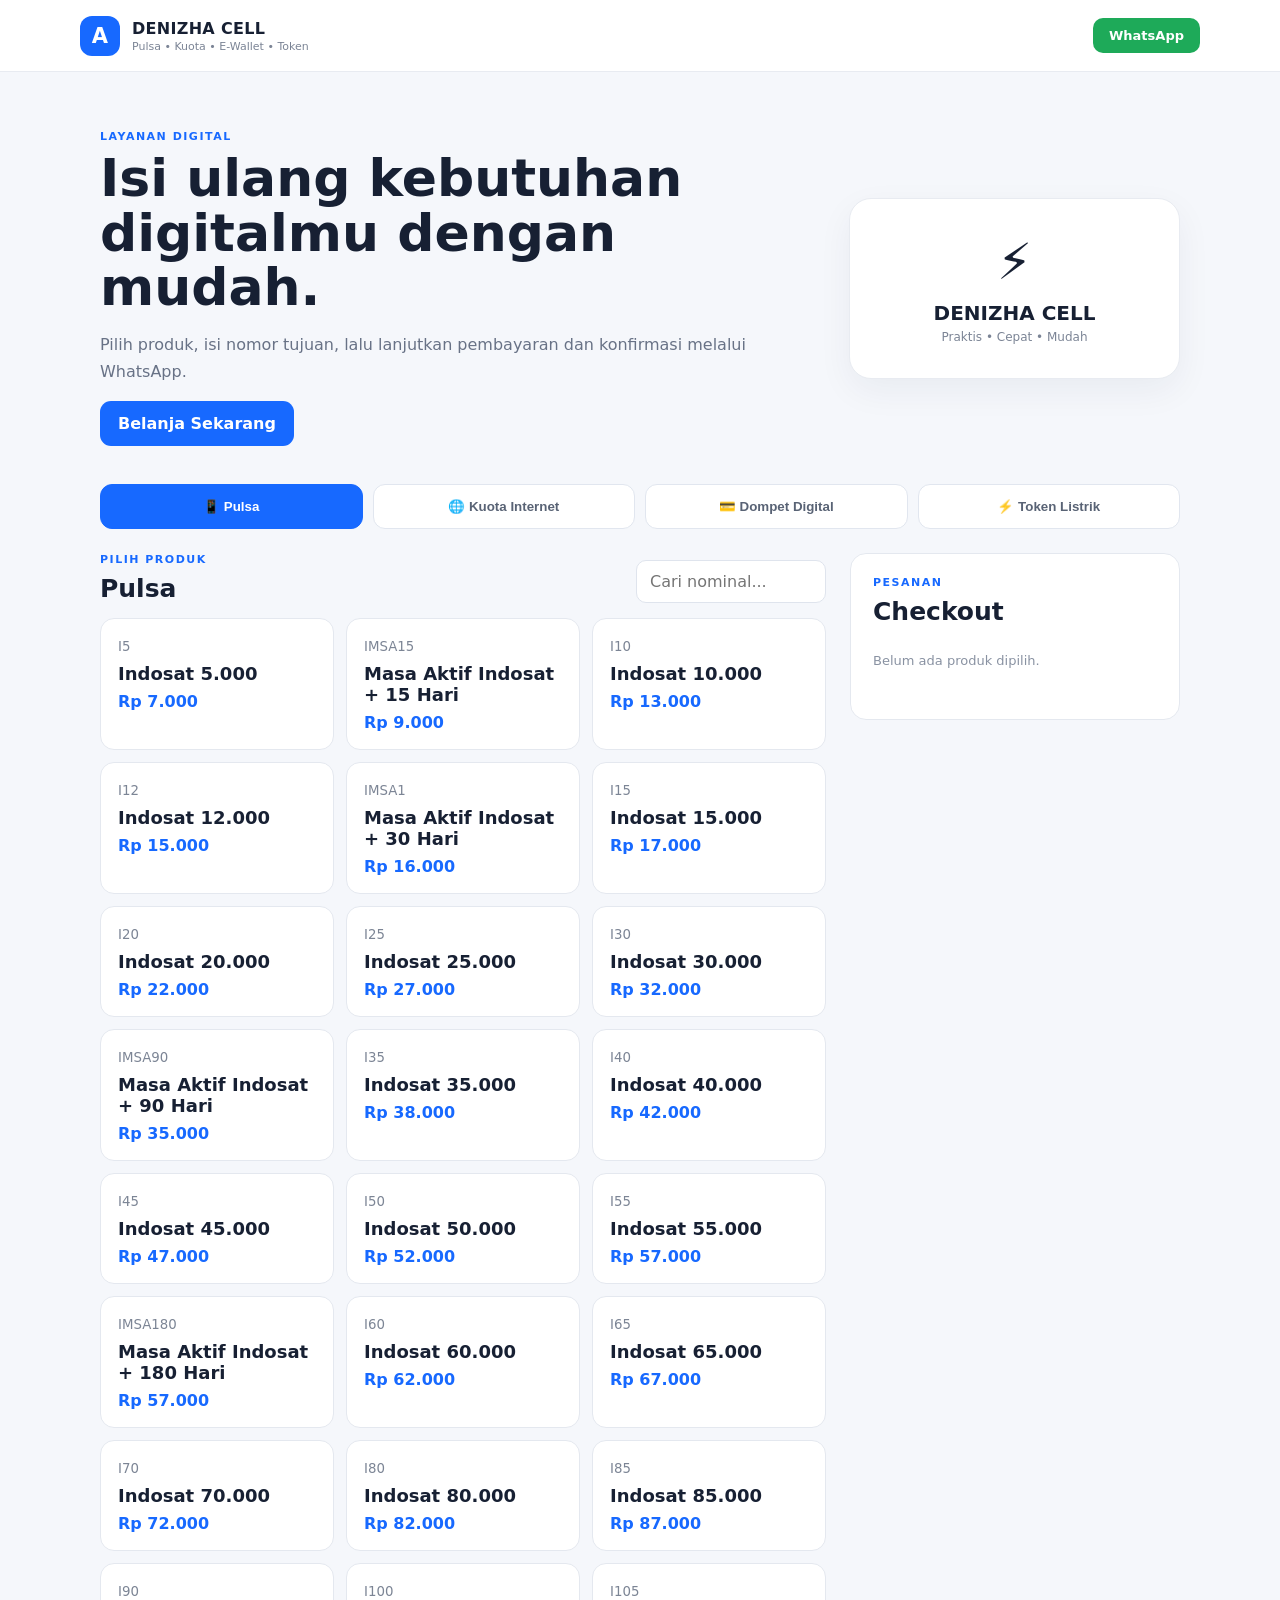
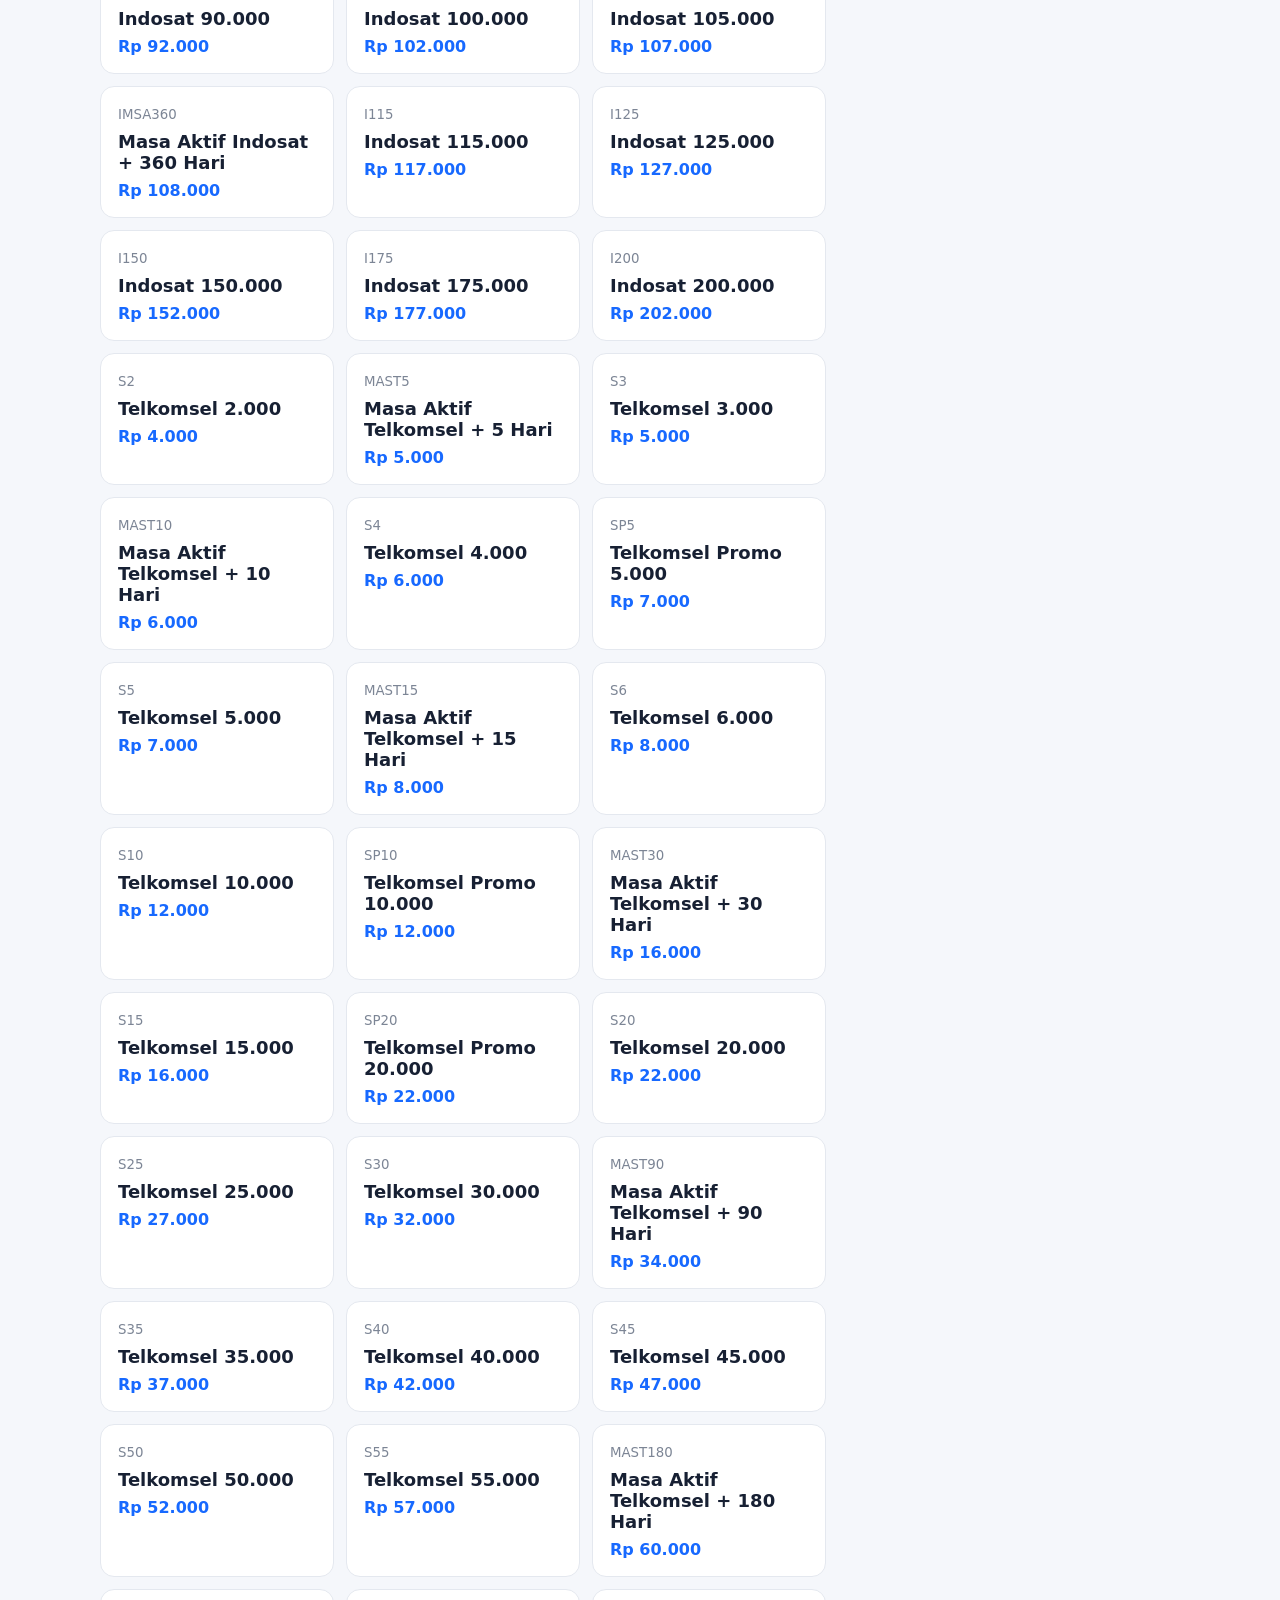
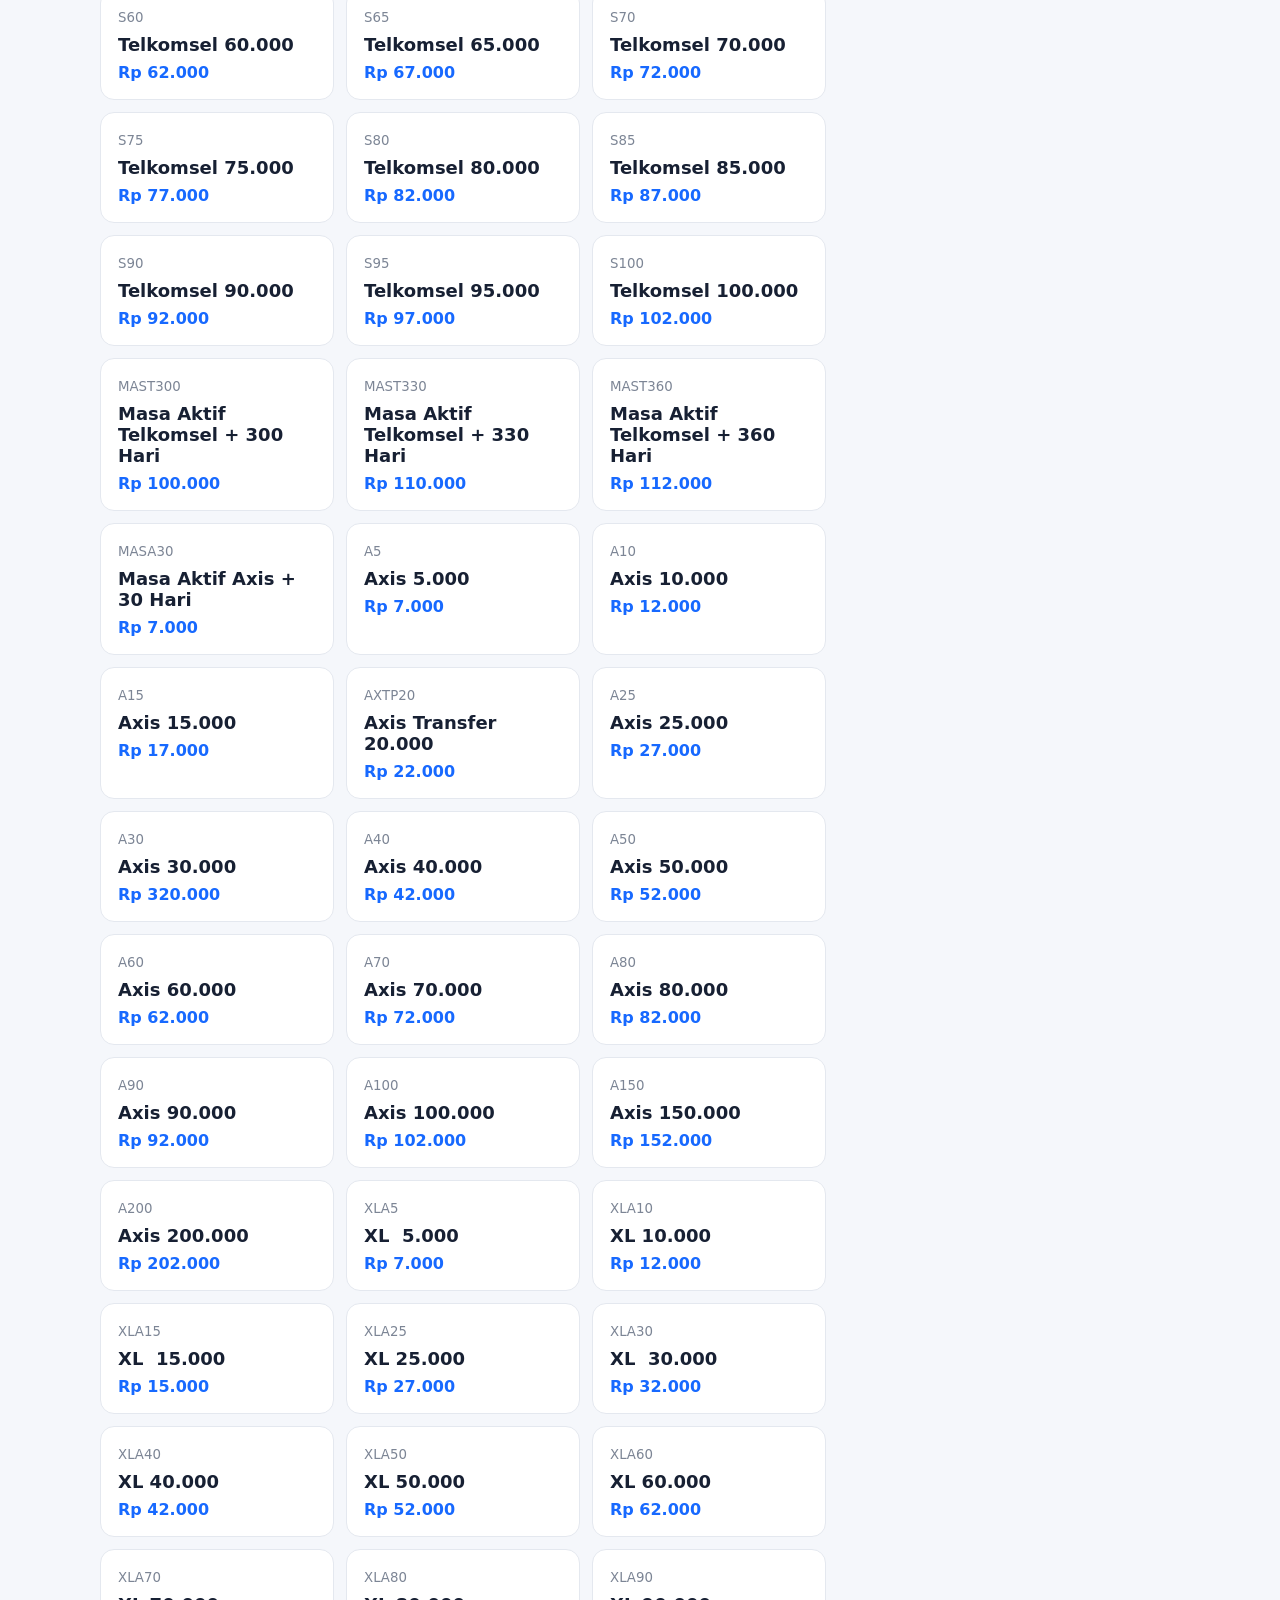
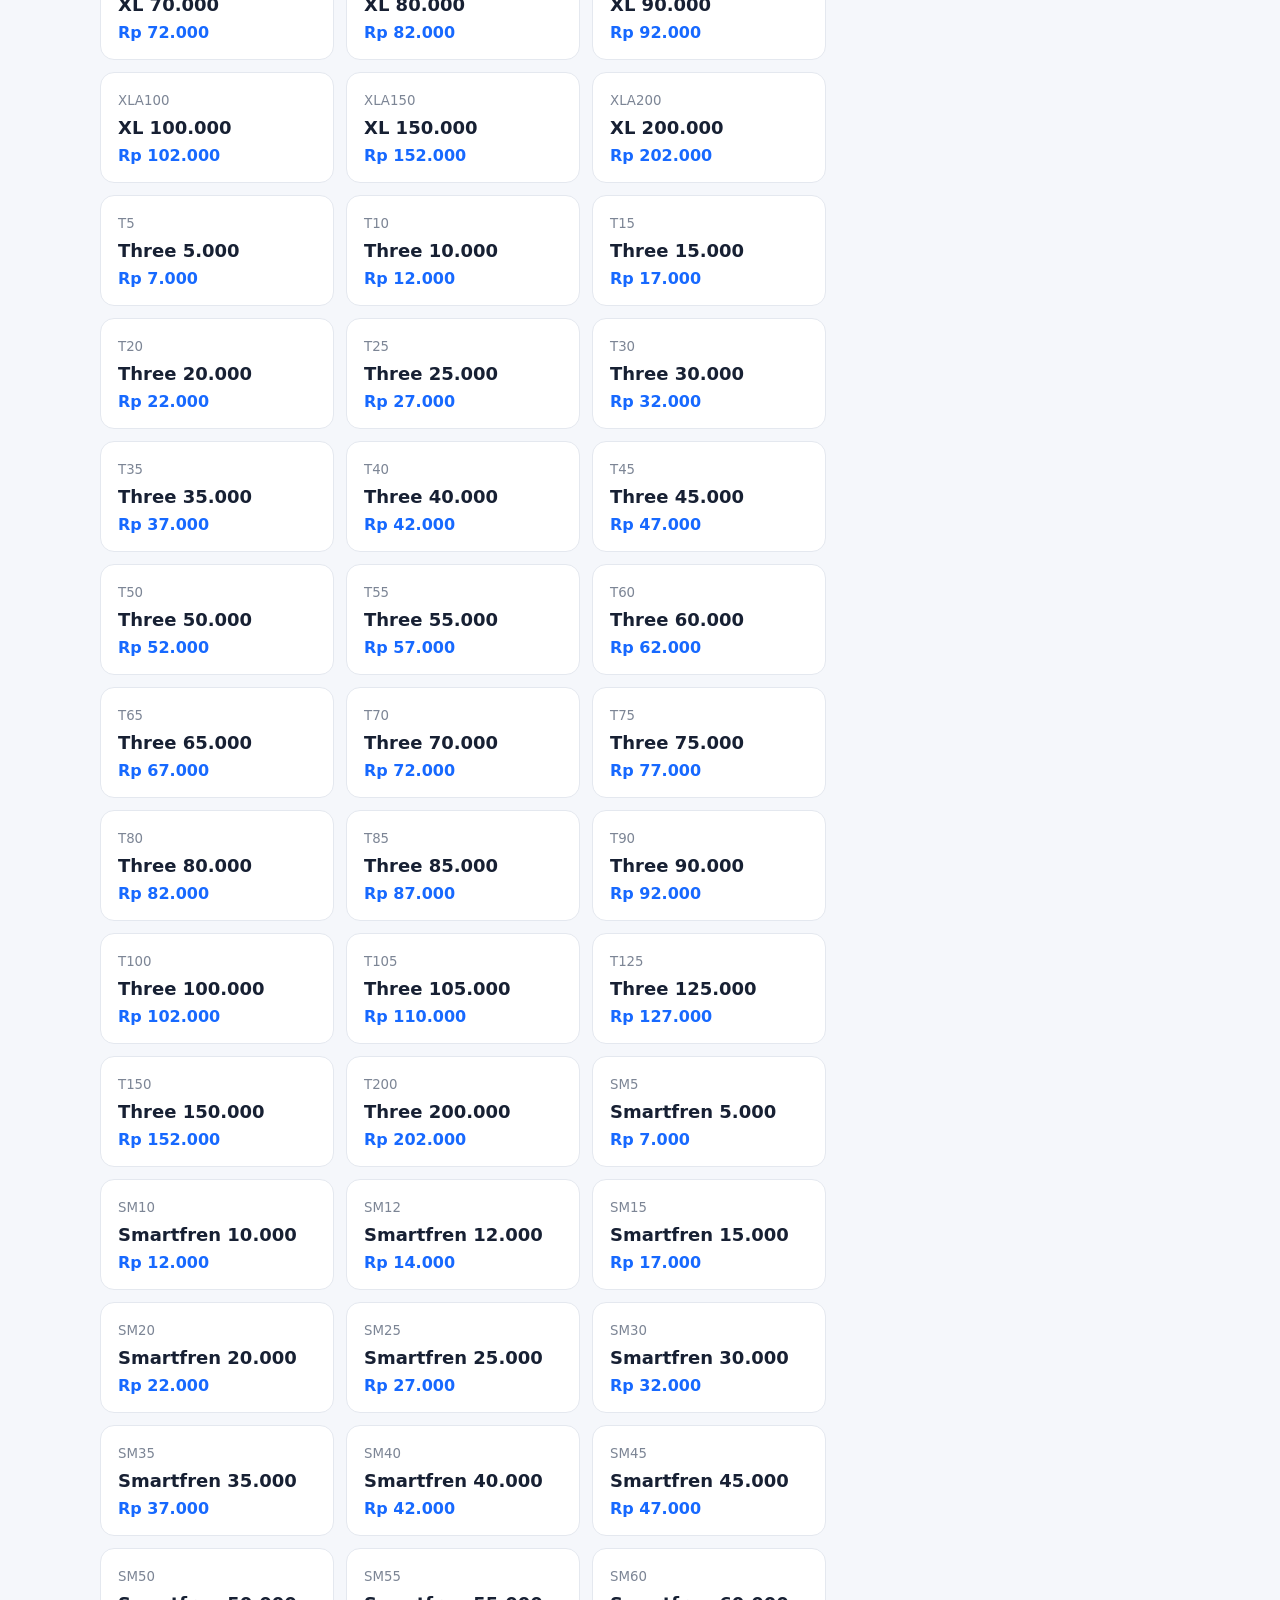
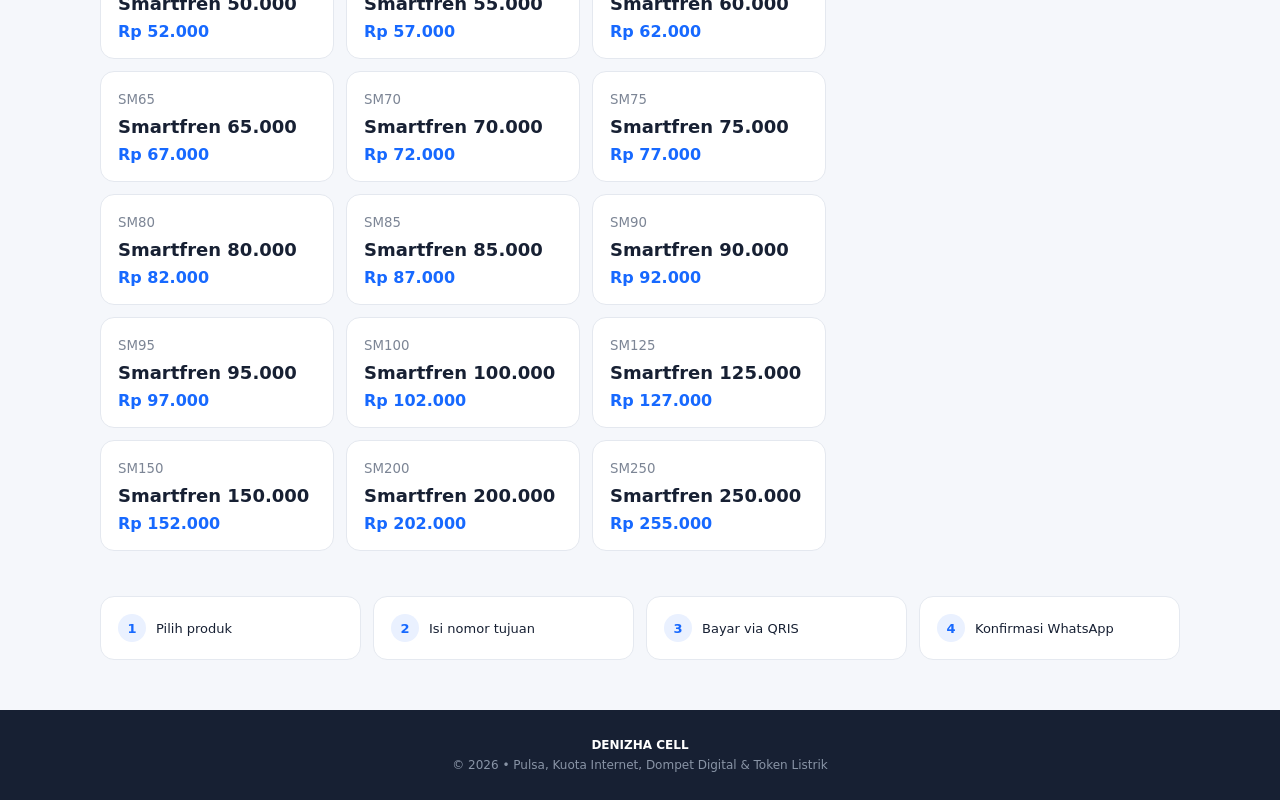
==== index.html @ 849deebc "Add files via upload" ====
<!DOCTYPE html>
<html lang="id">
<head>
  <meta charset="UTF-8">
  <meta name="viewport" content="width=device-width, initial-scale=1.0">
  <title>DENIZHA CELL - Pulsa, Kuota, E-Wallet & Token</title>
  <meta name="description" content="DENIZHA CELL - layanan pulsa, kuota internet, dompet digital dan token listrik.">
  <link rel="stylesheet" href="style.css">
</head>
<body>
  <header class="topbar">
    <div class="brand">
      <div class="logo">A</div>
      <div>
        <strong>DENIZHA CELL</strong>
        <span>Pulsa • Kuota • E-Wallet • Token</span>
      </div>
    </div>
    <a class="wa-top" id="waTop" href="#" target="_blank">WhatsApp</a>
  </header>

  <main>
    <section class="hero">
      <div>
        <p class="eyebrow">LAYANAN DIGITAL</p>
        <h1>Isi ulang kebutuhan digitalmu dengan mudah.</h1>
        <p class="hero-text">Pilih produk, isi nomor tujuan, lalu lanjutkan pembayaran dan konfirmasi melalui WhatsApp.</p>
        <a href="#produk" class="primary-btn">Belanja Sekarang</a>
      </div>
      <div class="hero-card">
        <div class="hero-icon">⚡</div>
        <b>DENIZHA CELL</b>
        <span>Praktis • Cepat • Mudah</span>
      </div>
    </section>

    <section class="categories" id="produk">
      <button class="cat active" data-category="pulsa">📱 Pulsa</button>
      <button class="cat" data-category="kuota">🌐 Kuota Internet</button>
      <button class="cat" data-category="ewallet">💳 Dompet Digital</button>
      <button class="cat" data-category="token">⚡ Token Listrik</button>
    </section>

    <section class="shop-grid">
      <div class="products-wrap">
        <div class="section-head">
          <div>
            <p class="eyebrow">PILIH PRODUK</p>
            <h2 id="categoryTitle">Pulsa</h2>
          </div>
          <input id="search" class="search" type="search" placeholder="Cari nominal...">
        </div>
        <div id="products" class="products"></div>
      </div>

      <aside class="order-card">
        <p class="eyebrow">PESANAN</p>
        <h2>Checkout</h2>
        <div id="emptyOrder" class="empty">Belum ada produk dipilih.</div>
        <div id="orderForm" class="hidden">
          <div class="selected-product">
            <span id="selectedName"></span>
            <b id="selectedPrice"></b>
          </div>
          <label>Nomor tujuan</label>
          <input id="targetNumber" type="tel" placeholder="Contoh: 081234567890">
          <label>Nama pembeli (opsional)</label>
          <input id="buyerName" type="text" placeholder="Nama kamu">
          <button id="checkoutBtn" class="primary-btn full">Lanjut Pembayaran</button>
          <button id="cancelBtn" class="text-btn">Batalkan</button>
        </div>
      </aside>
    </section>

    <section class="steps">
      <div><b>1</b><span>Pilih produk</span></div>
      <div><b>2</b><span>Isi nomor tujuan</span></div>
      <div><b>3</b><span>Bayar via QRIS</span></div>
      <div><b>4</b><span>Konfirmasi WhatsApp</span></div>
    </section>
  </main>

  <footer>
    <strong>DENIZHA CELL</strong>
    <span>© 2026 • Pulsa, Kuota Internet, Dompet Digital & Token Listrik</span>
  </footer>

  <script src="app.js"></script>
</body>
</html>
---- style.css ----
*{box-sizing:border-box}body{margin:0;font-family:Inter,system-ui,-apple-system,BlinkMacSystemFont,"Segoe UI",sans-serif;background:#f5f7fb;color:#172033}a{text-decoration:none;color:inherit}.topbar{height:72px;background:#fff;border-bottom:1px solid #e8ebf1;display:flex;align-items:center;justify-content:space-between;padding:0 max(20px,calc((100% - 1120px)/2));position:sticky;top:0;z-index:10}.brand{display:flex;align-items:center;gap:12px}.brand strong{display:block;font-size:16px;letter-spacing:.3px}.brand span{display:block;font-size:11px;color:#7b8495;margin-top:2px}.logo{width:40px;height:40px;border-radius:12px;background:#1769ff;color:white;display:grid;place-items:center;font-weight:800;font-size:21px}.wa-top{background:#1eaa59;color:#fff;padding:10px 16px;border-radius:10px;font-weight:700;font-size:13px}.hero{max-width:1120px;margin:0 auto;padding:58px 20px 38px;display:grid;grid-template-columns:1.5fr .7fr;gap:40px;align-items:center}.eyebrow{font-size:11px;letter-spacing:1.5px;color:#1769ff;font-weight:800;margin:0 0 8px}h1{font-size:clamp(32px,5vw,52px);line-height:1.05;margin:0 0 16px;max-width:700px}h2{margin:0;font-size:25px}.hero-text{color:#687286;max-width:650px;line-height:1.7}.primary-btn{display:inline-flex;justify-content:center;align-items:center;background:#1769ff;color:#fff;border:0;border-radius:11px;padding:13px 18px;font-weight:800;cursor:pointer}.hero-card{background:#fff;border:1px solid #e8ebf1;border-radius:22px;padding:34px;box-shadow:0 12px 35px #1b29400e;text-align:center}.hero-icon{font-size:50px;margin-bottom:10px}.hero-card b{display:block;font-size:20px}.hero-card span{display:block;color:#7b8495;font-size:12px;margin-top:5px}.categories{max-width:1120px;margin:0 auto 24px;padding:0 20px;display:grid;grid-template-columns:repeat(4,1fr);gap:10px}.cat{background:#fff;border:1px solid #e1e6ef;border-radius:12px;padding:14px 10px;font-weight:800;color:#596375;cursor:pointer}.cat.active{background:#1769ff;color:#fff;border-color:#1769ff}.shop-grid{max-width:1120px;margin:0 auto;padding:0 20px 45px;display:grid;grid-template-columns:1fr 330px;gap:24px}.section-head{display:flex;align-items:end;justify-content:space-between;margin-bottom:15px;gap:15px}.search{border:1px solid #dfe4ed;background:#fff;border-radius:10px;padding:11px 13px;outline:none;width:190px}.products{display:grid;grid-template-columns:repeat(3,1fr);gap:12px}.product{background:#fff;border:1px solid #e4e8ef;border-radius:14px;padding:17px;cursor:pointer;transition:.15s}.product:hover{transform:translateY(-2px);box-shadow:0 8px 24px #1b29400c}.product small{color:#7c8595}.product strong{display:block;font-size:18px;margin:8px 0}.product .price{color:#1769ff;font-weight:900}.order-card{background:#fff;border:1px solid #e4e8ef;border-radius:16px;padding:22px;height:max-content;position:sticky;top:94px}.empty{color:#8992a2;font-size:13px;line-height:1.6;padding:25px 0}.hidden{display:none}.selected-product{background:#f3f6fc;padding:13px;border-radius:10px;margin:14px 0;display:flex;justify-content:space-between;gap:10px;font-size:13px}.selected-product b{color:#1769ff;white-space:nowrap}label{display:block;font-size:12px;font-weight:700;margin:13px 0 6px}input{width:100%;border:1px solid #dce2eb;border-radius:10px;padding:12px;outline:none;font:inherit}.full{width:100%;margin-top:18px}.text-btn{border:0;background:none;color:#7b8495;cursor:pointer;width:100%;padding:11px}.steps{max-width:1120px;margin:0 auto 50px;padding:0 20px;display:grid;grid-template-columns:repeat(4,1fr);gap:12px}.steps div{background:#fff;border:1px solid #e5e9f0;border-radius:14px;padding:17px;display:flex;align-items:center;gap:10px;font-size:13px}.steps b{width:28px;height:28px;border-radius:50%;background:#eaf1ff;color:#1769ff;display:grid;place-items:center}footer{background:#172033;color:#dce3ef;padding:28px 20px;text-align:center;font-size:12px}footer strong{display:block;margin-bottom:6px;color:#fff}footer span{color:#8994a6}@media(max-width:800px){.hero{grid-template-columns:1fr;padding-top:38px}.hero-card{display:none}.categories{grid-template-columns:repeat(2,1fr)}.shop-grid{grid-template-columns:1fr}.order-card{position:static}.products{grid-template-columns:repeat(2,1fr)}.steps{grid-template-columns:repeat(2,1fr)}}@media(max-width:480px){.topbar{padding:0 14px}.wa-top{padding:9px 11px}.hero,.categories,.shop-grid,.steps{padding-left:14px;padding-right:14px}.products{grid-template-columns:1fr}.section-head{align-items:stretch;flex-direction:column}.search{width:100%}}
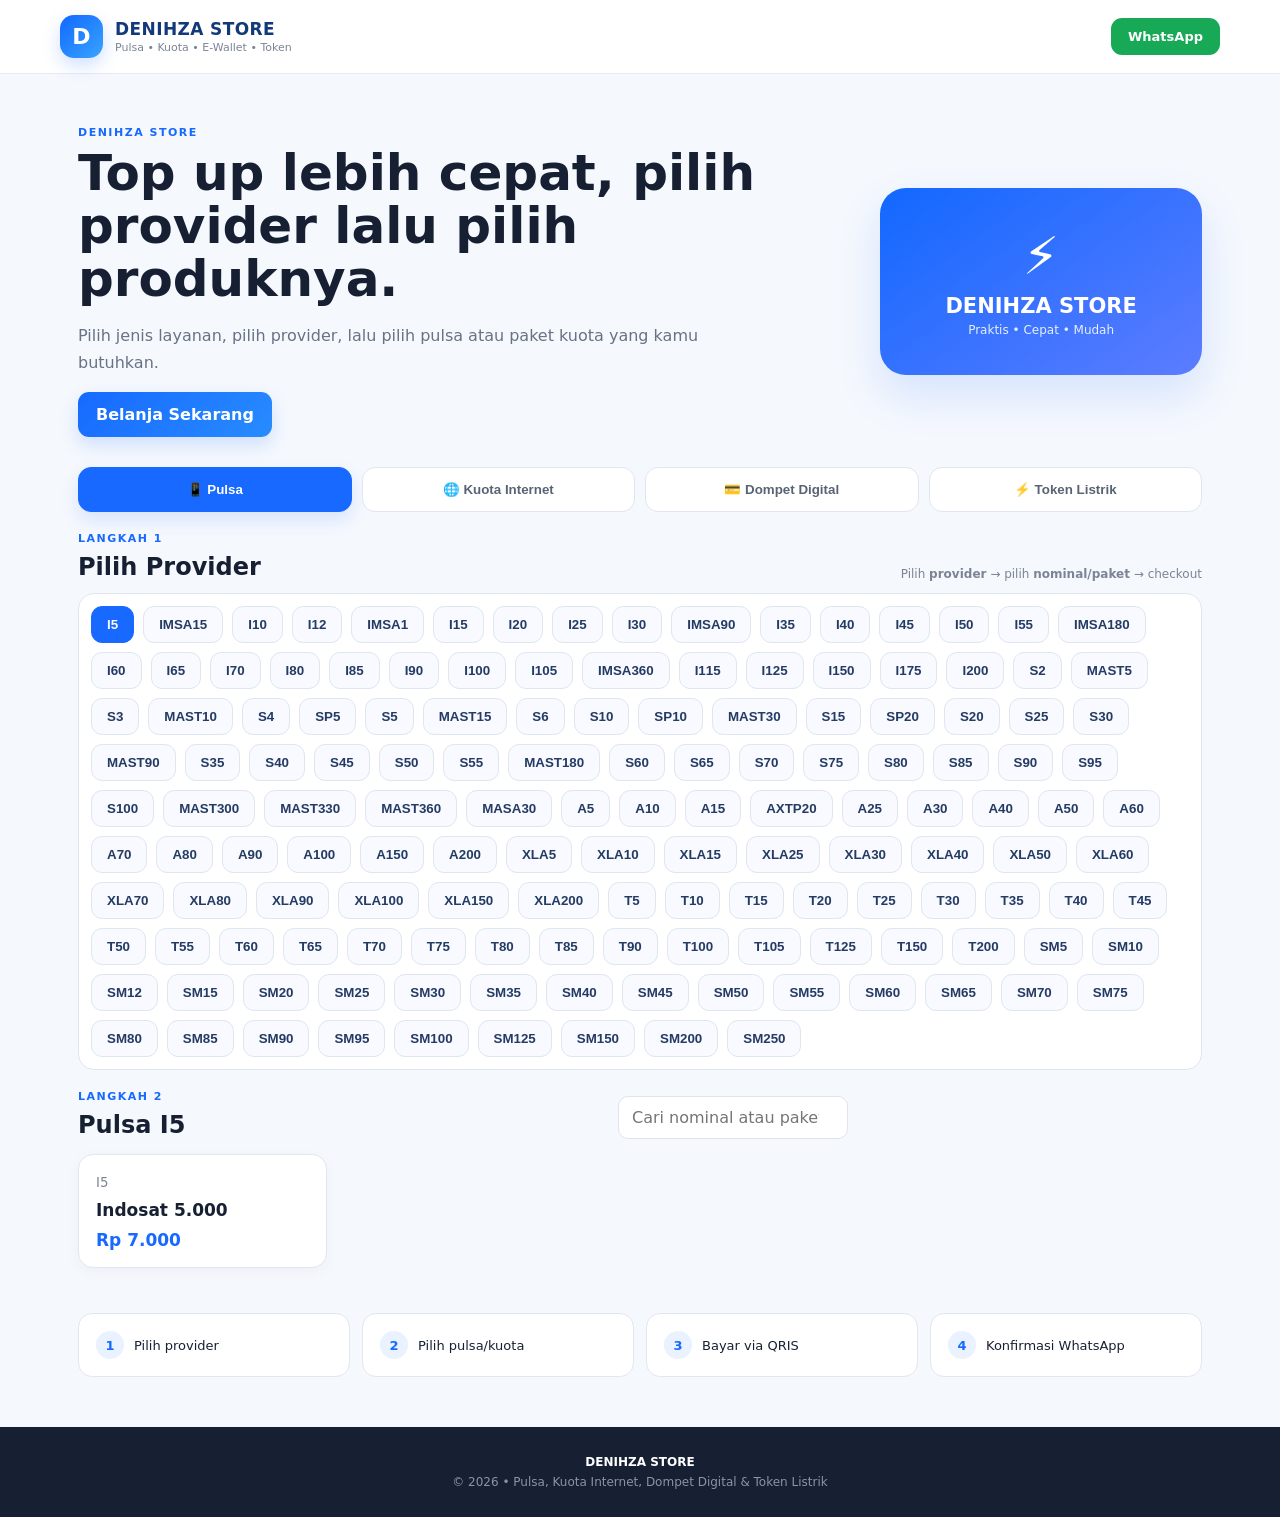
==== commit c8599dc1: "Add files via upload" ====
--- a/index.html
+++ b/index.html
@@ -3,18 +3,15 @@
 <head>
   <meta charset="UTF-8">
   <meta name="viewport" content="width=device-width, initial-scale=1.0">
-  <title>DENIZHA CELL - Pulsa, Kuota, E-Wallet & Token</title>
-  <meta name="description" content="DENIZHA CELL - layanan pulsa, kuota internet, dompet digital dan token listrik.">
+  <title>DENIHZA STORE - Pulsa, Kuota, E-Wallet & Token</title>
+  <meta name="description" content="DENIHZA STORE - pulsa, kuota internet, dompet digital dan token listrik.">
   <link rel="stylesheet" href="style.css">
 </head>
 <body>
   <header class="topbar">
     <div class="brand">
-      <div class="logo">A</div>
-      <div>
-        <strong>DENIZHA CELL</strong>
-        <span>Pulsa • Kuota • E-Wallet • Token</span>
-      </div>
+      <div class="logo">D</div>
+      <div><strong>DENIHZA STORE</strong><span>Pulsa • Kuota • E-Wallet • Token</span></div>
     </div>
     <a class="wa-top" id="waTop" href="#" target="_blank">WhatsApp</a>
   </header>
@@ -22,16 +19,12 @@
   <main>
     <section class="hero">
       <div>
-        <p class="eyebrow">LAYANAN DIGITAL</p>
-        <h1>Isi ulang kebutuhan digitalmu dengan mudah.</h1>
-        <p class="hero-text">Pilih produk, isi nomor tujuan, lalu lanjutkan pembayaran dan konfirmasi melalui WhatsApp.</p>
+        <p class="eyebrow">DENIHZA STORE</p>
+        <h1>Top up lebih cepat, pilih provider lalu pilih produknya.</h1>
+        <p class="hero-text">Pilih jenis layanan, pilih provider, lalu pilih pulsa atau paket kuota yang kamu butuhkan.</p>
         <a href="#produk" class="primary-btn">Belanja Sekarang</a>
       </div>
-      <div class="hero-card">
-        <div class="hero-icon">⚡</div>
-        <b>DENIZHA CELL</b>
-        <span>Praktis • Cepat • Mudah</span>
-      </div>
+      <div class="hero-card"><div class="hero-logo">⚡</div><b>DENIHZA STORE</b><span>Praktis • Cepat • Mudah</span></div>
     </section>
 
     <section class="categories" id="produk">
@@ -41,50 +34,39 @@
       <button class="cat" data-category="token">⚡ Token Listrik</button>
     </section>
 
+    <section id="mobileShop" class="provider-section">
+      <div class="provider-title">
+        <div><p class="eyebrow">LANGKAH 1</p><h2 id="serviceTitle">Pilih Provider</h2></div>
+        <div class="mini-note">Pilih <b>provider</b> → pilih <b>nominal/paket</b> → checkout</div>
+      </div>
+      <div id="providerButtons" class="provider-buttons"></div>
+    </section>
+
     <section class="shop-grid">
       <div class="products-wrap">
         <div class="section-head">
-          <div>
-            <p class="eyebrow">PILIH PRODUK</p>
-            <h2 id="categoryTitle">Pulsa</h2>
-          </div>
-          <input id="search" class="search" type="search" placeholder="Cari nominal...">
+          <div><p class="eyebrow">LANGKAH 2</p><h2 id="categoryTitle">Pulsa Telkomsel</h2></div>
+          <input id="search" class="search" type="search" placeholder="Cari nominal atau paket...">
         </div>
         <div id="products" class="products"></div>
       </div>
 
       <aside class="order-card">
-        <p class="eyebrow">PESANAN</p>
-        <h2>Checkout</h2>
+        <p class="eyebrow">LANGKAH 3</p><h2>Checkout</h2>
         <div id="emptyOrder" class="empty">Belum ada produk dipilih.</div>
         <div id="orderForm" class="hidden">
-          <div class="selected-product">
-            <span id="selectedName"></span>
-            <b id="selectedPrice"></b>
-          </div>
-          <label>Nomor tujuan</label>
-          <input id="targetNumber" type="tel" placeholder="Contoh: 081234567890">
-          <label>Nama pembeli (opsional)</label>
-          <input id="buyerName" type="text" placeholder="Nama kamu">
+          <div class="selected-product"><span id="selectedName"></span><b id="selectedPrice"></b></div>
+          <label>Nomor tujuan</label><input id="targetNumber" type="tel" placeholder="Contoh: 081234567890">
+          <label>Nama pembeli (opsional)</label><input id="buyerName" type="text" placeholder="Nama kamu">
           <button id="checkoutBtn" class="primary-btn full">Lanjut Pembayaran</button>
           <button id="cancelBtn" class="text-btn">Batalkan</button>
         </div>
       </aside>
     </section>
 
-    <section class="steps">
-      <div><b>1</b><span>Pilih produk</span></div>
-      <div><b>2</b><span>Isi nomor tujuan</span></div>
-      <div><b>3</b><span>Bayar via QRIS</span></div>
-      <div><b>4</b><span>Konfirmasi WhatsApp</span></div>
-    </section>
+    <section class="steps"><div><b>1</b><span>Pilih provider</span></div><div><b>2</b><span>Pilih pulsa/kuota</span></div><div><b>3</b><span>Bayar via QRIS</span></div><div><b>4</b><span>Konfirmasi WhatsApp</span></div></section>
   </main>
-
-  <footer>
-    <strong>DENIZHA CELL</strong>
-    <span>© 2026 • Pulsa, Kuota Internet, Dompet Digital & Token Listrik</span>
-  </footer>
-
+  <footer><strong>DENIHZA STORE</strong><span>© 2026 • Pulsa, Kuota Internet, Dompet Digital & Token Listrik</span></footer>
   <script src="app.js"></script>
 </body>
 </html>
--- a/style.css
+++ b/style.css
@@ -1 +1 @@
-*{box-sizing:border-box}body{margin:0;font-family:Inter,system-ui,-apple-system,BlinkMacSystemFont,"Segoe UI",sans-serif;background:#f5f7fb;color:#172033}a{text-decoration:none;color:inherit}.topbar{height:72px;background:#fff;border-bottom:1px solid #e8ebf1;display:flex;align-items:center;justify-content:space-between;padding:0 max(20px,calc((100% - 1120px)/2));position:sticky;top:0;z-index:10}.brand{display:flex;align-items:center;gap:12px}.brand strong{display:block;font-size:16px;letter-spacing:.3px}.brand span{display:block;font-size:11px;color:#7b8495;margin-top:2px}.logo{width:40px;height:40px;border-radius:12px;background:#1769ff;color:white;display:grid;place-items:center;font-weight:800;font-size:21px}.wa-top{background:#1eaa59;color:#fff;padding:10px 16px;border-radius:10px;font-weight:700;font-size:13px}.hero{max-width:1120px;margin:0 auto;padding:58px 20px 38px;display:grid;grid-template-columns:1.5fr .7fr;gap:40px;align-items:center}.eyebrow{font-size:11px;letter-spacing:1.5px;color:#1769ff;font-weight:800;margin:0 0 8px}h1{font-size:clamp(32px,5vw,52px);line-height:1.05;margin:0 0 16px;max-width:700px}h2{margin:0;font-size:25px}.hero-text{color:#687286;max-width:650px;line-height:1.7}.primary-btn{display:inline-flex;justify-content:center;align-items:center;background:#1769ff;color:#fff;border:0;border-radius:11px;padding:13px 18px;font-weight:800;cursor:pointer}.hero-card{background:#fff;border:1px solid #e8ebf1;border-radius:22px;padding:34px;box-shadow:0 12px 35px #1b29400e;text-align:center}.hero-icon{font-size:50px;margin-bottom:10px}.hero-card b{display:block;font-size:20px}.hero-card span{display:block;color:#7b8495;font-size:12px;margin-top:5px}.categories{max-width:1120px;margin:0 auto 24px;padding:0 20px;display:grid;grid-template-columns:repeat(4,1fr);gap:10px}.cat{background:#fff;border:1px solid #e1e6ef;border-radius:12px;padding:14px 10px;font-weight:800;color:#596375;cursor:pointer}.cat.active{background:#1769ff;color:#fff;border-color:#1769ff}.shop-grid{max-width:1120px;margin:0 auto;padding:0 20px 45px;display:grid;grid-template-columns:1fr 330px;gap:24px}.section-head{display:flex;align-items:end;justify-content:space-between;margin-bottom:15px;gap:15px}.search{border:1px solid #dfe4ed;background:#fff;border-radius:10px;padding:11px 13px;outline:none;width:190px}.products{display:grid;grid-template-columns:repeat(3,1fr);gap:12px}.product{background:#fff;border:1px solid #e4e8ef;border-radius:14px;padding:17px;cursor:pointer;transition:.15s}.product:hover{transform:translateY(-2px);box-shadow:0 8px 24px #1b29400c}.product small{color:#7c8595}.product strong{display:block;font-size:18px;margin:8px 0}.product .price{color:#1769ff;font-weight:900}.order-card{background:#fff;border:1px solid #e4e8ef;border-radius:16px;padding:22px;height:max-content;position:sticky;top:94px}.empty{color:#8992a2;font-size:13px;line-height:1.6;padding:25px 0}.hidden{display:none}.selected-product{background:#f3f6fc;padding:13px;border-radius:10px;margin:14px 0;display:flex;justify-content:space-between;gap:10px;font-size:13px}.selected-product b{color:#1769ff;white-space:nowrap}label{display:block;font-size:12px;font-weight:700;margin:13px 0 6px}input{width:100%;border:1px solid #dce2eb;border-radius:10px;padding:12px;outline:none;font:inherit}.full{width:100%;margin-top:18px}.text-btn{border:0;background:none;color:#7b8495;cursor:pointer;width:100%;padding:11px}.steps{max-width:1120px;margin:0 auto 50px;padding:0 20px;display:grid;grid-template-columns:repeat(4,1fr);gap:12px}.steps div{background:#fff;border:1px solid #e5e9f0;border-radius:14px;padding:17px;display:flex;align-items:center;gap:10px;font-size:13px}.steps b{width:28px;height:28px;border-radius:50%;background:#eaf1ff;color:#1769ff;display:grid;place-items:center}footer{background:#172033;color:#dce3ef;padding:28px 20px;text-align:center;font-size:12px}footer strong{display:block;margin-bottom:6px;color:#fff}footer span{color:#8994a6}@media(max-width:800px){.hero{grid-template-columns:1fr;padding-top:38px}.hero-card{display:none}.categories{grid-template-columns:repeat(2,1fr)}.shop-grid{grid-template-columns:1fr}.order-card{position:static}.products{grid-template-columns:repeat(2,1fr)}.steps{grid-template-columns:repeat(2,1fr)}}@media(max-width:480px){.topbar{padding:0 14px}.wa-top{padding:9px 11px}.hero,.categories,.shop-grid,.steps{padding-left:14px;padding-right:14px}.products{grid-template-columns:1fr}.section-head{align-items:stretch;flex-direction:column}.search{width:100%}}+*{box-sizing:border-box}body{margin:0;font-family:Inter,system-ui,-apple-system,BlinkMacSystemFont,"Segoe UI",sans-serif;background:#f5f8fd;color:#172033}a{text-decoration:none;color:inherit}.topbar{height:74px;background:#fff;border-bottom:1px solid #e6ebf3;display:flex;align-items:center;justify-content:space-between;padding:0 max(18px,calc((100% - 1160px)/2));position:sticky;top:0;z-index:10}.brand{display:flex;align-items:center;gap:12px}.brand strong{display:block;font-size:17px;letter-spacing:.4px;color:#123a7a}.brand span{display:block;font-size:11px;color:#7b8495;margin-top:2px}.logo{width:43px;height:43px;border-radius:14px;background:linear-gradient(135deg,#1268ff,#38a4ff);color:#fff;display:grid;place-items:center;font-weight:900;font-size:22px;box-shadow:0 7px 18px #1769ff35}.wa-top{background:#18a957;color:#fff;padding:11px 17px;border-radius:11px;font-weight:800;font-size:13px}.hero{max-width:1160px;margin:0 auto;padding:52px 18px 30px;display:grid;grid-template-columns:1.55fr .65fr;gap:35px;align-items:center}.eyebrow{font-size:11px;letter-spacing:1.5px;color:#1769ff;font-weight:900;margin:0 0 8px}h1{font-size:clamp(31px,4.6vw,50px);line-height:1.06;margin:0 0 15px;max-width:720px}h2{margin:0;font-size:24px}.hero-text{color:#687286;max-width:680px;line-height:1.7}.primary-btn{display:inline-flex;justify-content:center;align-items:center;background:linear-gradient(135deg,#1769ff,#278cff);color:#fff;border:0;border-radius:11px;padding:13px 18px;font-weight:850;cursor:pointer;box-shadow:0 8px 18px #1769ff2b}.hero-card{background:linear-gradient(145deg,#1268ff,#5c7cff);color:#fff;border-radius:26px;padding:38px 25px;text-align:center;box-shadow:0 20px 45px #1769ff24}.hero-logo{font-size:52px;margin-bottom:8px}.hero-card b{display:block;font-size:21px}.hero-card span{display:block;color:#e6efff;font-size:12px;margin-top:5px}.categories{max-width:1160px;margin:0 auto 20px;padding:0 18px;display:grid;grid-template-columns:repeat(4,1fr);gap:10px}.cat{background:#fff;border:1px solid #dfe6f1;border-radius:13px;padding:14px 10px;font-weight:850;color:#596375;cursor:pointer}.cat.active{background:#1769ff;color:#fff;border-color:#1769ff;box-shadow:0 8px 18px #1769ff22}.provider-section{max-width:1160px;margin:0 auto 20px;padding:0 18px}.provider-title{display:flex;align-items:end;justify-content:space-between;gap:15px;margin-bottom:12px}.mini-note{font-size:12px;color:#7b8495}.provider-buttons{display:flex;flex-wrap:wrap;gap:9px;background:#fff;border:1px solid #e0e6ef;border-radius:16px;padding:12px}.provider-btn{border:1px solid #dfe6f0;background:#f8faff;color:#243b63;border-radius:11px;padding:10px 15px;font-weight:850;cursor:pointer}.provider-btn.active{background:#1769ff;color:#fff;border-color:#1769ff}.shop-grid{max-width:1160px;margin:0 auto;padding:0 18px 45px;display:grid;grid-template-columns:1fr 330px;gap:24px}.section-head{display:flex;align-items:end;justify-content:space-between;margin-bottom:15px;gap:15px}.search{border:1px solid #dfe4ed;background:#fff;border-radius:10px;padding:11px 13px;outline:none;width:230px}.products{display:grid;grid-template-columns:repeat(3,1fr);gap:12px}.product{background:#fff;border:1px solid #e1e7f0;border-radius:15px;padding:17px;cursor:pointer;transition:.15s;box-shadow:0 4px 15px #1b294009}.product:hover{transform:translateY(-2px);box-shadow:0 10px 25px #1b294014;border-color:#b9d0ff}.product small{color:#7c8595}.product strong{display:block;font-size:17px;margin:8px 0;line-height:1.35}.product .price{color:#1769ff;font-weight:900;font-size:17px}.order-card{background:#fff;border:1px solid #e1e7f0;border-radius:17px;padding:22px;height:max-content;position:sticky;top:92px;box-shadow:0 8px 25px #1b29400b}.empty{color:#8992a2;font-size:13px;line-height:1.6;padding:25px 0}.hidden{display:none}.selected-product{background:#f1f6ff;padding:13px;border-radius:10px;margin:14px 0;display:flex;justify-content:space-between;gap:10px;font-size:13px}.selected-product b{color:#1769ff;white-space:nowrap}label{display:block;font-size:12px;font-weight:700;margin:13px 0 6px}input{width:100%;border:1px solid #dce2eb;border-radius:10px;padding:12px;outline:none;font:inherit}.full{width:100%;margin-top:18px}.text-btn{border:0;background:none;color:#7b8495;cursor:pointer;width:100%;padding:11px}.steps{max-width:1160px;margin:0 auto 50px;padding:0 18px;display:grid;grid-template-columns:repeat(4,1fr);gap:12px}.steps div{background:#fff;border:1px solid #e1e7f0;border-radius:14px;padding:17px;display:flex;align-items:center;gap:10px;font-size:13px}.steps b{width:28px;height:28px;border-radius:50%;background:#eaf1ff;color:#1769ff;display:grid;place-items:center;flex:none}footer{background:#172033;color:#dce3ef;padding:28px 20px;text-align:center;font-size:12px}footer strong{display:block;margin-bottom:6px;color:#fff}footer span{color:#8994a6}@media(max-width:800px){.hero{grid-template-columns:1fr;padding-top:38px}.hero-card{display:none}.categories{grid-template-columns:repeat(2,1fr)}.provider-title{align-items:start;flex-direction:column}.shop-grid{grid-template-columns:1fr}.order-card{position:static}.products{grid-template-columns:repeat(2,1fr)}}@media(max-width:480px){.topbar{padding:0 14px}.wa-top{padding:9px 11px}.hero,.categories,.provider-section,.shop-grid,.steps{padding-left:14px;padding-right:14px}.products{grid-template-columns:1fr}.section-head{align-items:stretch;flex-direction:column}.search{width:100%}.provider-buttons{display:grid;grid-template-columns:repeat(2,1fr)}.provider-btn{padding:10px 7px}}
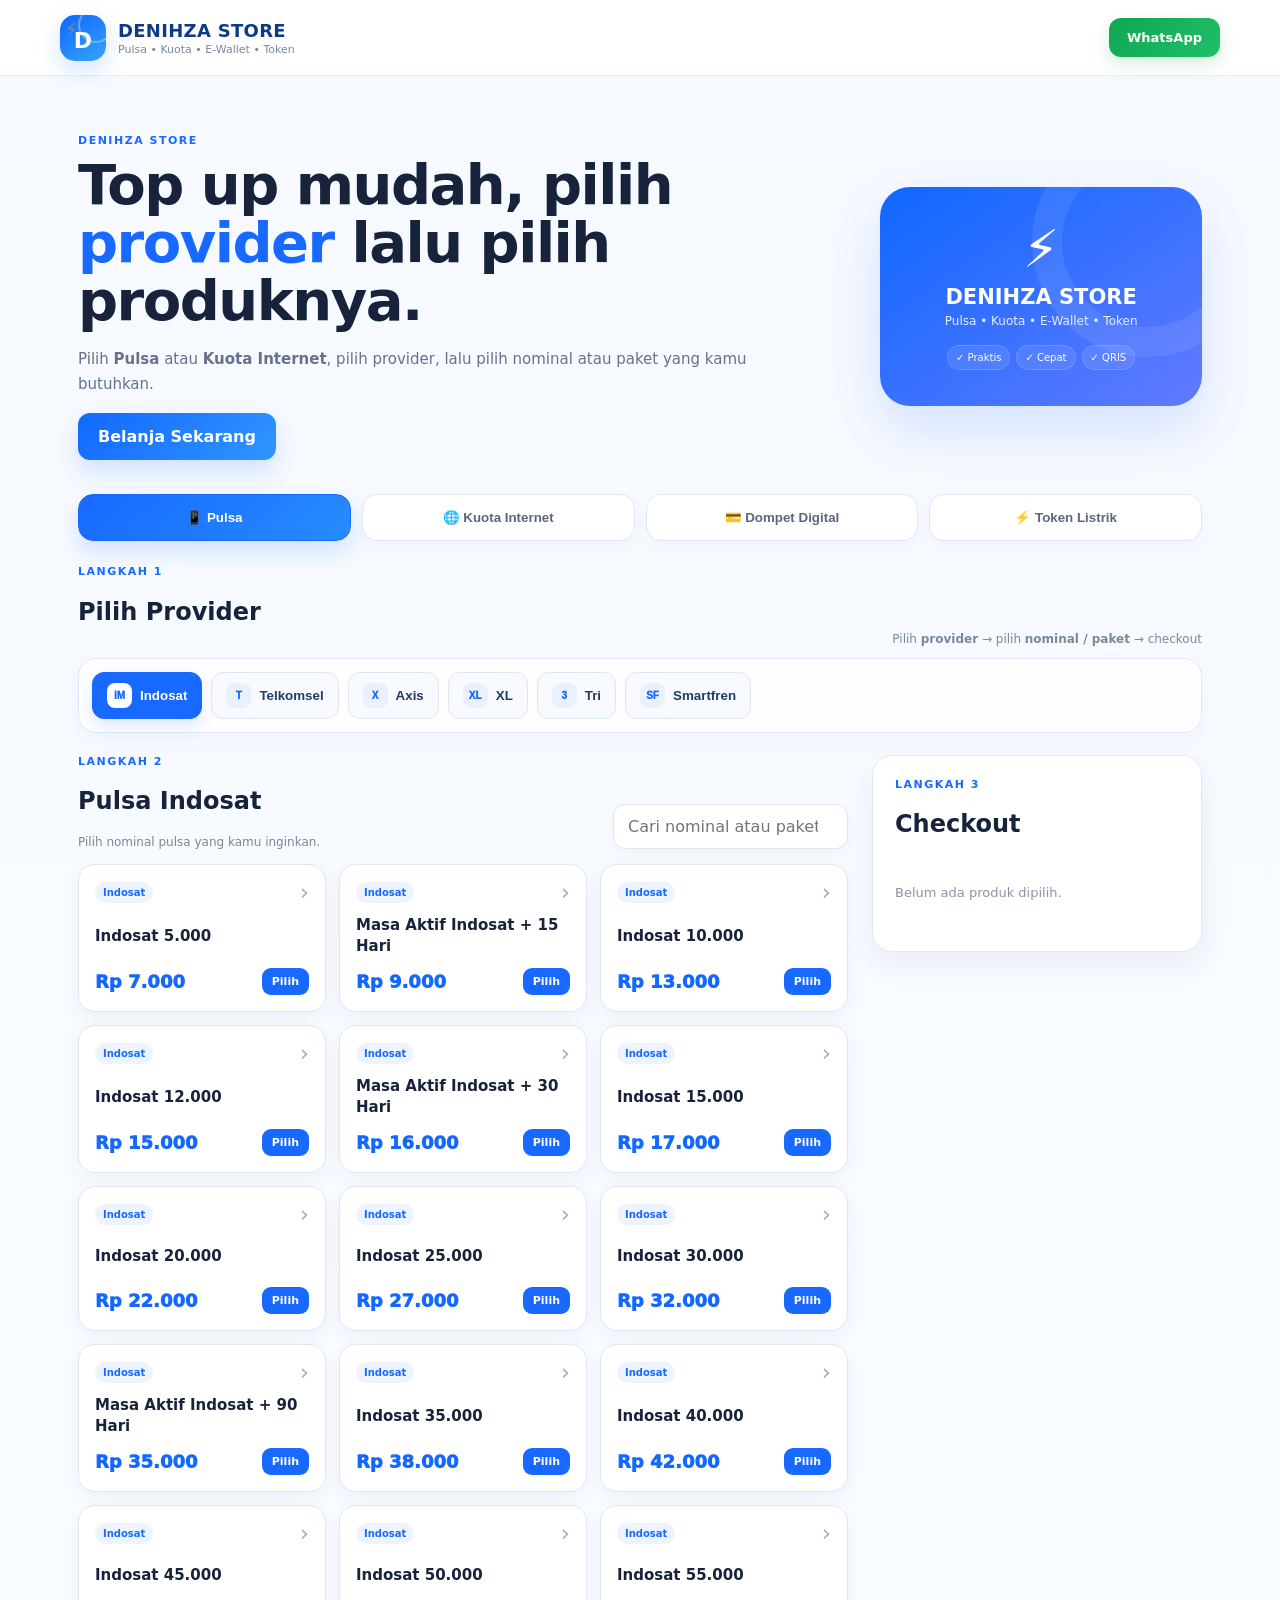
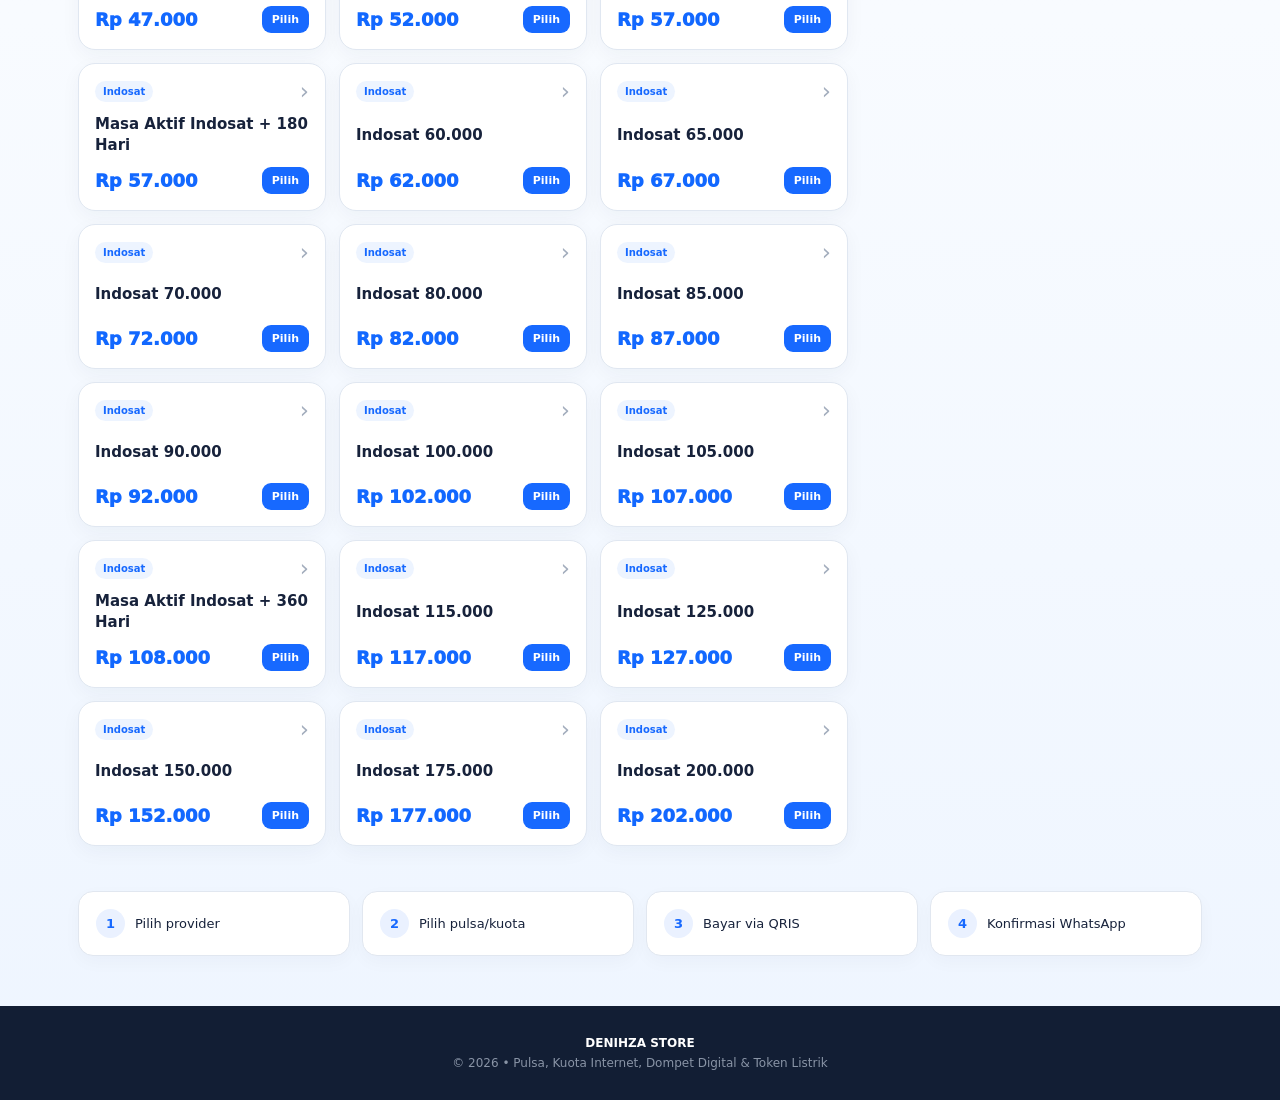
==== commit f893376e: "Add files via upload" ====
--- a/index.html
+++ b/index.html
@@ -10,7 +10,7 @@
 <body>
   <header class="topbar">
     <div class="brand">
-      <div class="logo">D</div>
+      <div class="logo"><span>⚡</span><b>D</b></div>
       <div><strong>DENIHZA STORE</strong><span>Pulsa • Kuota • E-Wallet • Token</span></div>
     </div>
     <a class="wa-top" id="waTop" href="#" target="_blank">WhatsApp</a>
@@ -20,11 +20,11 @@
     <section class="hero">
       <div>
         <p class="eyebrow">DENIHZA STORE</p>
-        <h1>Top up lebih cepat, pilih provider lalu pilih produknya.</h1>
-        <p class="hero-text">Pilih jenis layanan, pilih provider, lalu pilih pulsa atau paket kuota yang kamu butuhkan.</p>
+        <h1>Top up mudah, pilih <span class="accent">provider</span> lalu pilih produknya.</h1>
+        <p class="hero-text">Pilih <b>Pulsa</b> atau <b>Kuota Internet</b>, pilih provider, lalu pilih nominal atau paket yang kamu butuhkan.</p>
         <a href="#produk" class="primary-btn">Belanja Sekarang</a>
       </div>
-      <div class="hero-card"><div class="hero-logo">⚡</div><b>DENIHZA STORE</b><span>Praktis • Cepat • Mudah</span></div>
+      <div class="hero-card"><div class="hero-logo">⚡</div><b>DENIHZA STORE</b><span>Pulsa • Kuota • E-Wallet • Token</span><div class="hero-badges"><span>✓ Praktis</span><span>✓ Cepat</span><span>✓ QRIS</span></div></div>
     </section>
 
     <section class="categories" id="produk">
@@ -37,7 +37,7 @@
     <section id="mobileShop" class="provider-section">
       <div class="provider-title">
         <div><p class="eyebrow">LANGKAH 1</p><h2 id="serviceTitle">Pilih Provider</h2></div>
-        <div class="mini-note">Pilih <b>provider</b> → pilih <b>nominal/paket</b> → checkout</div>
+        <div class="mini-note">Pilih <b>provider</b> → pilih <b>nominal / paket</b> → checkout</div>
       </div>
       <div id="providerButtons" class="provider-buttons"></div>
     </section>
@@ -45,7 +45,7 @@
     <section class="shop-grid">
       <div class="products-wrap">
         <div class="section-head">
-          <div><p class="eyebrow">LANGKAH 2</p><h2 id="categoryTitle">Pulsa Telkomsel</h2></div>
+          <div><p class="eyebrow">LANGKAH 2</p><h2 id="categoryTitle">Pilih Produk</h2><p id="productHint" class="product-hint">Pilih provider terlebih dahulu.</p></div>
           <input id="search" class="search" type="search" placeholder="Cari nominal atau paket...">
         </div>
         <div id="products" class="products"></div>
--- a/style.css
+++ b/style.css
@@ -1 +1 @@
-*{box-sizing:border-box}body{margin:0;font-family:Inter,system-ui,-apple-system,BlinkMacSystemFont,"Segoe UI",sans-serif;background:#f5f8fd;color:#172033}a{text-decoration:none;color:inherit}.topbar{height:74px;background:#fff;border-bottom:1px solid #e6ebf3;display:flex;align-items:center;justify-content:space-between;padding:0 max(18px,calc((100% - 1160px)/2));position:sticky;top:0;z-index:10}.brand{display:flex;align-items:center;gap:12px}.brand strong{display:block;font-size:17px;letter-spacing:.4px;color:#123a7a}.brand span{display:block;font-size:11px;color:#7b8495;margin-top:2px}.logo{width:43px;height:43px;border-radius:14px;background:linear-gradient(135deg,#1268ff,#38a4ff);color:#fff;display:grid;place-items:center;font-weight:900;font-size:22px;box-shadow:0 7px 18px #1769ff35}.wa-top{background:#18a957;color:#fff;padding:11px 17px;border-radius:11px;font-weight:800;font-size:13px}.hero{max-width:1160px;margin:0 auto;padding:52px 18px 30px;display:grid;grid-template-columns:1.55fr .65fr;gap:35px;align-items:center}.eyebrow{font-size:11px;letter-spacing:1.5px;color:#1769ff;font-weight:900;margin:0 0 8px}h1{font-size:clamp(31px,4.6vw,50px);line-height:1.06;margin:0 0 15px;max-width:720px}h2{margin:0;font-size:24px}.hero-text{color:#687286;max-width:680px;line-height:1.7}.primary-btn{display:inline-flex;justify-content:center;align-items:center;background:linear-gradient(135deg,#1769ff,#278cff);color:#fff;border:0;border-radius:11px;padding:13px 18px;font-weight:850;cursor:pointer;box-shadow:0 8px 18px #1769ff2b}.hero-card{background:linear-gradient(145deg,#1268ff,#5c7cff);color:#fff;border-radius:26px;padding:38px 25px;text-align:center;box-shadow:0 20px 45px #1769ff24}.hero-logo{font-size:52px;margin-bottom:8px}.hero-card b{display:block;font-size:21px}.hero-card span{display:block;color:#e6efff;font-size:12px;margin-top:5px}.categories{max-width:1160px;margin:0 auto 20px;padding:0 18px;display:grid;grid-template-columns:repeat(4,1fr);gap:10px}.cat{background:#fff;border:1px solid #dfe6f1;border-radius:13px;padding:14px 10px;font-weight:850;color:#596375;cursor:pointer}.cat.active{background:#1769ff;color:#fff;border-color:#1769ff;box-shadow:0 8px 18px #1769ff22}.provider-section{max-width:1160px;margin:0 auto 20px;padding:0 18px}.provider-title{display:flex;align-items:end;justify-content:space-between;gap:15px;margin-bottom:12px}.mini-note{font-size:12px;color:#7b8495}.provider-buttons{display:flex;flex-wrap:wrap;gap:9px;background:#fff;border:1px solid #e0e6ef;border-radius:16px;padding:12px}.provider-btn{border:1px solid #dfe6f0;background:#f8faff;color:#243b63;border-radius:11px;padding:10px 15px;font-weight:850;cursor:pointer}.provider-btn.active{background:#1769ff;color:#fff;border-color:#1769ff}.shop-grid{max-width:1160px;margin:0 auto;padding:0 18px 45px;display:grid;grid-template-columns:1fr 330px;gap:24px}.section-head{display:flex;align-items:end;justify-content:space-between;margin-bottom:15px;gap:15px}.search{border:1px solid #dfe4ed;background:#fff;border-radius:10px;padding:11px 13px;outline:none;width:230px}.products{display:grid;grid-template-columns:repeat(3,1fr);gap:12px}.product{background:#fff;border:1px solid #e1e7f0;border-radius:15px;padding:17px;cursor:pointer;transition:.15s;box-shadow:0 4px 15px #1b294009}.product:hover{transform:translateY(-2px);box-shadow:0 10px 25px #1b294014;border-color:#b9d0ff}.product small{color:#7c8595}.product strong{display:block;font-size:17px;margin:8px 0;line-height:1.35}.product .price{color:#1769ff;font-weight:900;font-size:17px}.order-card{background:#fff;border:1px solid #e1e7f0;border-radius:17px;padding:22px;height:max-content;position:sticky;top:92px;box-shadow:0 8px 25px #1b29400b}.empty{color:#8992a2;font-size:13px;line-height:1.6;padding:25px 0}.hidden{display:none}.selected-product{background:#f1f6ff;padding:13px;border-radius:10px;margin:14px 0;display:flex;justify-content:space-between;gap:10px;font-size:13px}.selected-product b{color:#1769ff;white-space:nowrap}label{display:block;font-size:12px;font-weight:700;margin:13px 0 6px}input{width:100%;border:1px solid #dce2eb;border-radius:10px;padding:12px;outline:none;font:inherit}.full{width:100%;margin-top:18px}.text-btn{border:0;background:none;color:#7b8495;cursor:pointer;width:100%;padding:11px}.steps{max-width:1160px;margin:0 auto 50px;padding:0 18px;display:grid;grid-template-columns:repeat(4,1fr);gap:12px}.steps div{background:#fff;border:1px solid #e1e7f0;border-radius:14px;padding:17px;display:flex;align-items:center;gap:10px;font-size:13px}.steps b{width:28px;height:28px;border-radius:50%;background:#eaf1ff;color:#1769ff;display:grid;place-items:center;flex:none}footer{background:#172033;color:#dce3ef;padding:28px 20px;text-align:center;font-size:12px}footer strong{display:block;margin-bottom:6px;color:#fff}footer span{color:#8994a6}@media(max-width:800px){.hero{grid-template-columns:1fr;padding-top:38px}.hero-card{display:none}.categories{grid-template-columns:repeat(2,1fr)}.provider-title{align-items:start;flex-direction:column}.shop-grid{grid-template-columns:1fr}.order-card{position:static}.products{grid-template-columns:repeat(2,1fr)}}@media(max-width:480px){.topbar{padding:0 14px}.wa-top{padding:9px 11px}.hero,.categories,.provider-section,.shop-grid,.steps{padding-left:14px;padding-right:14px}.products{grid-template-columns:1fr}.section-head{align-items:stretch;flex-direction:column}.search{width:100%}.provider-buttons{display:grid;grid-template-columns:repeat(2,1fr)}.provider-btn{padding:10px 7px}}+*{box-sizing:border-box}html{scroll-behavior:smooth}body{margin:0;font-family:Inter,ui-sans-serif,system-ui,-apple-system,BlinkMacSystemFont,"Segoe UI",sans-serif;background:linear-gradient(180deg,#f6f9ff 0,#f8fbff 60%,#eef5ff 100%);color:#17223b}a{text-decoration:none;color:inherit}.topbar{height:76px;background:rgba(255,255,255,.94);backdrop-filter:blur(12px);border-bottom:1px solid #e7edf7;display:flex;align-items:center;justify-content:space-between;padding:0 max(18px,calc((100% - 1160px)/2));position:sticky;top:0;z-index:20}.brand{display:flex;align-items:center;gap:12px}.brand strong{display:block;font-size:18px;letter-spacing:.3px;color:#0d3b85}.brand span{display:block;font-size:11px;color:#7a879c;margin-top:2px}.logo{width:46px;height:46px;border-radius:15px;background:linear-gradient(145deg,#0e67ff,#36a4ff);color:#fff;position:relative;display:grid;place-items:center;box-shadow:0 9px 24px #1769ff30;overflow:hidden}.logo:before{content:"";position:absolute;width:32px;height:32px;border:2px solid #fff5;border-radius:50%;top:-8px;right:-8px}.logo span{position:absolute;font-size:18px;top:2px;left:5px;transform:rotate(-8deg)}.logo b{font-size:22px;margin-top:5px}.wa-top{background:linear-gradient(135deg,#10a653,#20bf68);color:#fff;padding:12px 18px;border-radius:12px;font-weight:850;font-size:13px;box-shadow:0 8px 18px #10a6532b}.hero{max-width:1160px;margin:0 auto;padding:58px 18px 34px;display:grid;grid-template-columns:1.55fr .65fr;gap:35px;align-items:center}.eyebrow{font-size:11px;letter-spacing:1.5px;color:#1769ff;font-weight:900;margin:0 0 9px}h1{font-size:clamp(34px,4.7vw,56px);line-height:1.04;letter-spacing:-1.5px;margin:0 0 16px;max-width:760px}.accent{color:#1769ff}.hero-text{color:#65728a;max-width:690px;line-height:1.7;font-size:15px}.primary-btn{display:inline-flex;justify-content:center;align-items:center;background:linear-gradient(135deg,#1268ff,#3196ff);color:#fff;border:0;border-radius:12px;padding:14px 20px;font-weight:850;cursor:pointer;box-shadow:0 11px 24px #1769ff2b}.hero-card{background:linear-gradient(145deg,#0f67ff,#617aff);color:#fff;border-radius:30px;padding:36px 24px;text-align:center;box-shadow:0 24px 55px #1769ff28;position:relative;overflow:hidden}.hero-card:after{content:"";position:absolute;width:170px;height:170px;border-radius:50%;border:30px solid #ffffff15;right:-60px;top:-60px}.hero-logo{font-size:52px;line-height:1;margin-bottom:10px;position:relative;z-index:1}.hero-card b,.hero-card span{position:relative;z-index:1}.hero-card b{display:block;font-size:21px}.hero-card>span{display:block;color:#e8efff;font-size:12px;margin-top:5px}.hero-badges{display:flex;gap:6px;justify-content:center;flex-wrap:wrap;margin-top:17px;position:relative;z-index:1}.hero-badges span{font-size:10px;background:#ffffff18;border:1px solid #ffffff28;padding:6px 8px;border-radius:999px}.categories{max-width:1160px;margin:0 auto 24px;padding:0 18px;display:grid;grid-template-columns:repeat(4,1fr);gap:11px}.cat{background:#fff;border:1px solid #dfe7f3;border-radius:15px;padding:15px 10px;font-weight:850;color:#59667c;cursor:pointer;transition:.2s;box-shadow:0 5px 18px #1d3b6808}.cat:hover{transform:translateY(-2px);border-color:#b9d2ff}.cat.active{background:linear-gradient(135deg,#1769ff,#278cff);color:#fff;border-color:#1769ff;box-shadow:0 11px 22px #1769ff28}.provider-section{max-width:1160px;margin:0 auto 22px;padding:0 18px}.provider-title{display:flex;align-items:end;justify-content:space-between;gap:15px;margin-bottom:12px}.mini-note{font-size:12px;color:#7b8799}.provider-buttons{display:flex;flex-wrap:wrap;gap:9px;background:rgba(255,255,255,.9);border:1px solid #dfe7f3;border-radius:18px;padding:13px;box-shadow:0 8px 25px #1b3a6808}.provider-btn{border:1px solid #dfe6f0;background:#f8faff;color:#203c69;border-radius:12px;padding:10px 14px;font-weight:850;cursor:pointer;display:flex;align-items:center;gap:8px;transition:.18s}.provider-btn:hover{transform:translateY(-1px);border-color:#b5ceff}.provider-btn.active{background:#1769ff;color:#fff;border-color:#1769ff;box-shadow:0 7px 16px #1769ff24}.provider-icon{min-width:25px;height:25px;border-radius:8px;background:#e9f1ff;color:#1769ff;display:inline-grid;place-items:center;font-size:10px;font-weight:950}.provider-btn.active .provider-icon{background:#fff;color:#1769ff}.shop-grid{max-width:1160px;margin:0 auto;padding:0 18px 45px;display:grid;grid-template-columns:1fr 330px;gap:24px}.section-head{display:flex;align-items:end;justify-content:space-between;margin-bottom:15px;gap:15px}.product-hint{margin:5px 0 0;color:#7a879a;font-size:12px}.search{border:1px solid #dfe5ef;background:#fff;border-radius:12px;padding:12px 14px;outline:none;width:235px;box-shadow:0 5px 15px #1b294008}.search:focus,input:focus{border-color:#8db6ff;box-shadow:0 0 0 4px #1769ff12}.products{display:grid;grid-template-columns:repeat(3,1fr);gap:13px}.product{background:#fff;border:1px solid #e0e7f1;border-radius:17px;padding:16px;cursor:pointer;transition:.18s;box-shadow:0 6px 20px #1b29400b;min-height:145px;display:flex;flex-direction:column;justify-content:space-between}.product:hover{transform:translateY(-3px);box-shadow:0 13px 28px #1b294016;border-color:#b9d0ff}.product-top{display:flex;justify-content:space-between;align-items:center}.provider-pill{display:inline-flex;background:#edf4ff;color:#1769ff;border-radius:999px;padding:5px 8px;font-size:10px;font-weight:900}.arrow{color:#a3adbd;font-size:23px;line-height:1}.product strong{display:block;font-size:15px;margin:11px 0;line-height:1.4}.product-bottom{display:flex;justify-content:space-between;align-items:center;gap:10px}.product .price{color:#1268ff;font-weight:950;font-size:18px}.buy-mini{background:#1769ff;color:#fff;border-radius:9px;padding:7px 10px;font-size:11px;font-weight:850}.order-card{background:#fff;border:1px solid #e0e7f1;border-radius:20px;padding:22px;height:max-content;position:sticky;top:94px;box-shadow:0 12px 30px #1b294010}.empty{color:#8994a5;font-size:13px;line-height:1.6;padding:25px 0}.hidden{display:none}.selected-product{background:#f1f6ff;border:1px solid #dbe8ff;padding:13px;border-radius:12px;margin:14px 0;display:flex;justify-content:space-between;gap:10px;font-size:13px}.selected-product b{color:#1769ff;white-space:nowrap}label{display:block;font-size:12px;font-weight:750;margin:13px 0 6px}input{width:100%;border:1px solid #dce2eb;border-radius:11px;padding:12px;outline:none;font:inherit}.full{width:100%;margin-top:18px}.text-btn{border:0;background:none;color:#7b8495;cursor:pointer;width:100%;padding:11px}.steps{max-width:1160px;margin:0 auto 50px;padding:0 18px;display:grid;grid-template-columns:repeat(4,1fr);gap:12px}.steps div{background:#fff;border:1px solid #e1e7f0;border-radius:15px;padding:17px;display:flex;align-items:center;gap:10px;font-size:13px;box-shadow:0 6px 18px #1b294008}.steps b{width:29px;height:29px;border-radius:50%;background:#eaf1ff;color:#1769ff;display:grid;place-items:center;flex:none}footer{background:#121e34;color:#dce3ef;padding:30px 20px;text-align:center;font-size:12px}footer strong{display:block;margin-bottom:6px;color:#fff}footer span{color:#8994a6}@media(max-width:800px){.hero{grid-template-columns:1fr;padding-top:38px}.hero-card{display:none}.categories{grid-template-columns:repeat(2,1fr)}.provider-title{align-items:start;flex-direction:column}.shop-grid{grid-template-columns:1fr}.order-card{position:static}.products{grid-template-columns:repeat(2,1fr)}}@media(max-width:480px){.topbar{padding:0 14px}.wa-top{padding:9px 11px}.hero,.categories,.provider-section,.shop-grid,.steps{padding-left:14px;padding-right:14px}.hero{padding-top:30px}.products{grid-template-columns:1fr}.section-head{align-items:stretch;flex-direction:column}.search{width:100%}.provider-buttons{display:grid;grid-template-columns:repeat(2,1fr)}.provider-btn{justify-content:center;padding:10px 7px}.brand strong{font-size:16px}}
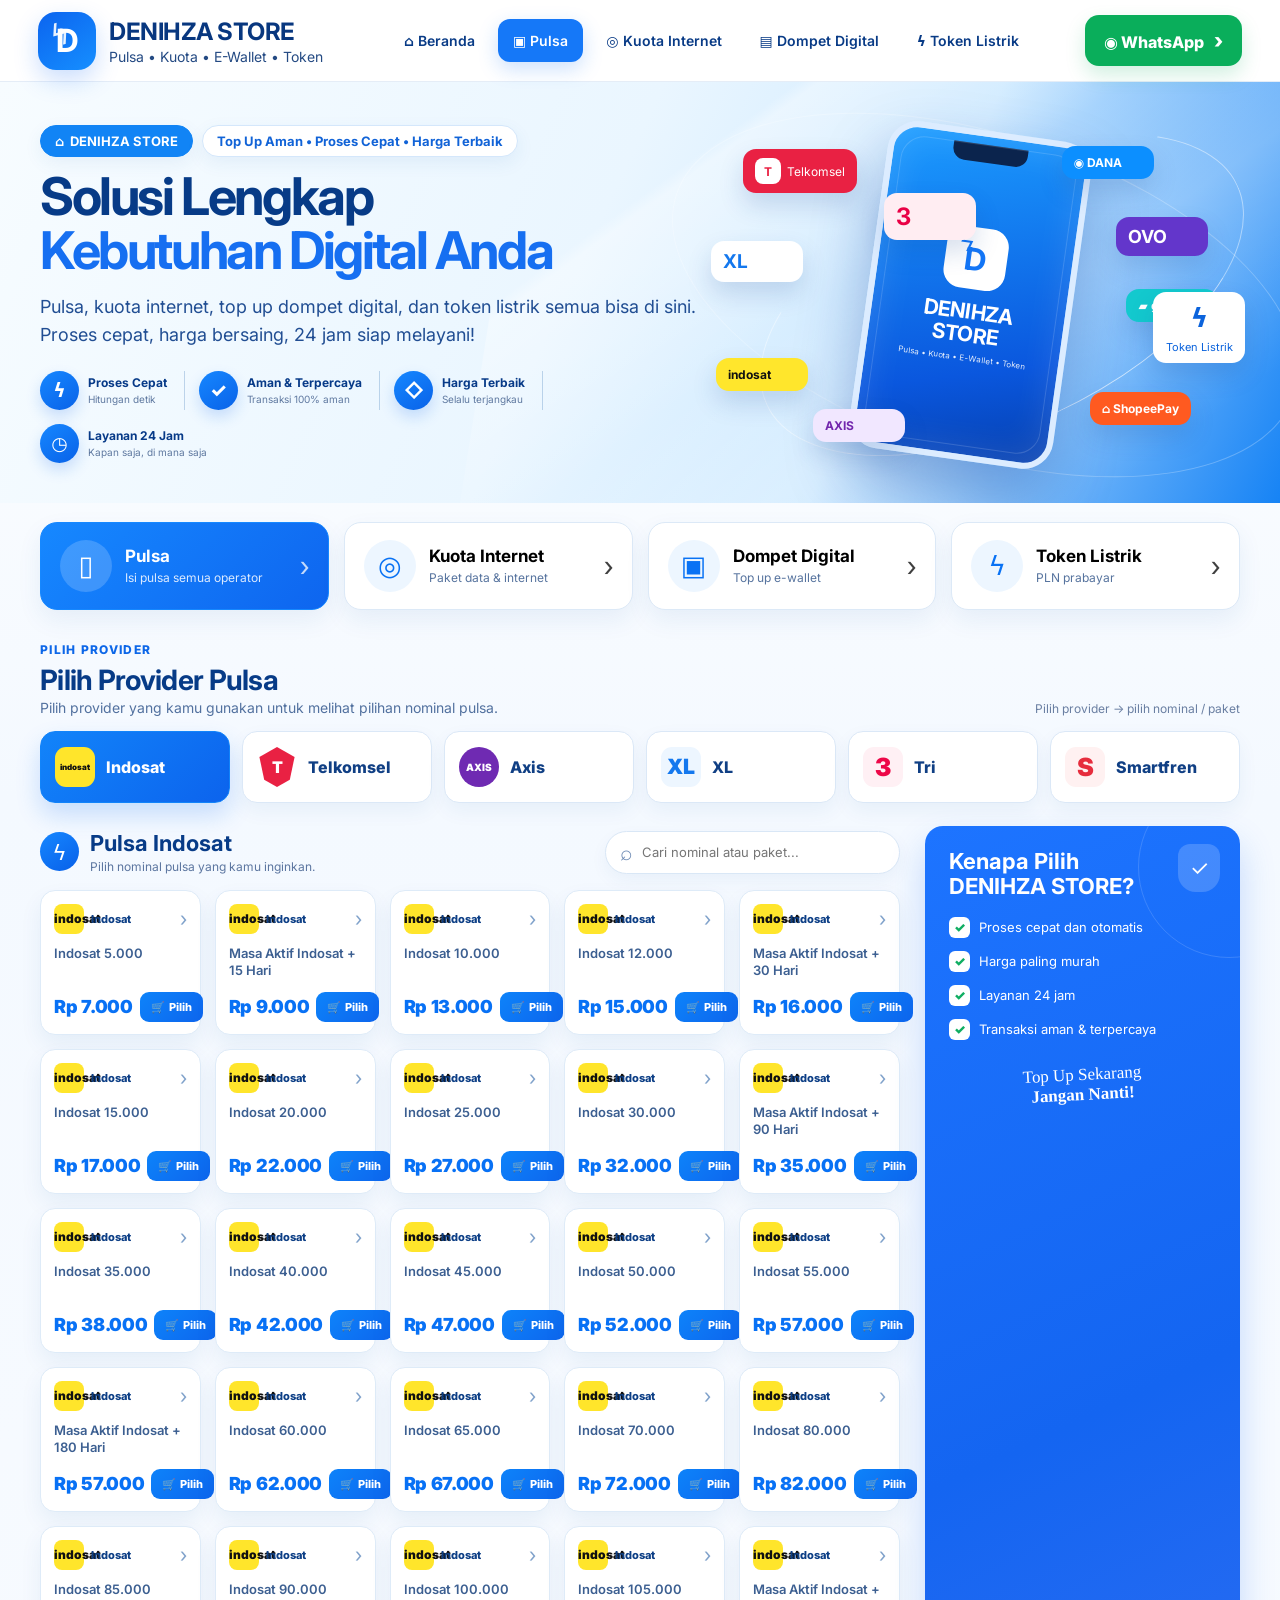
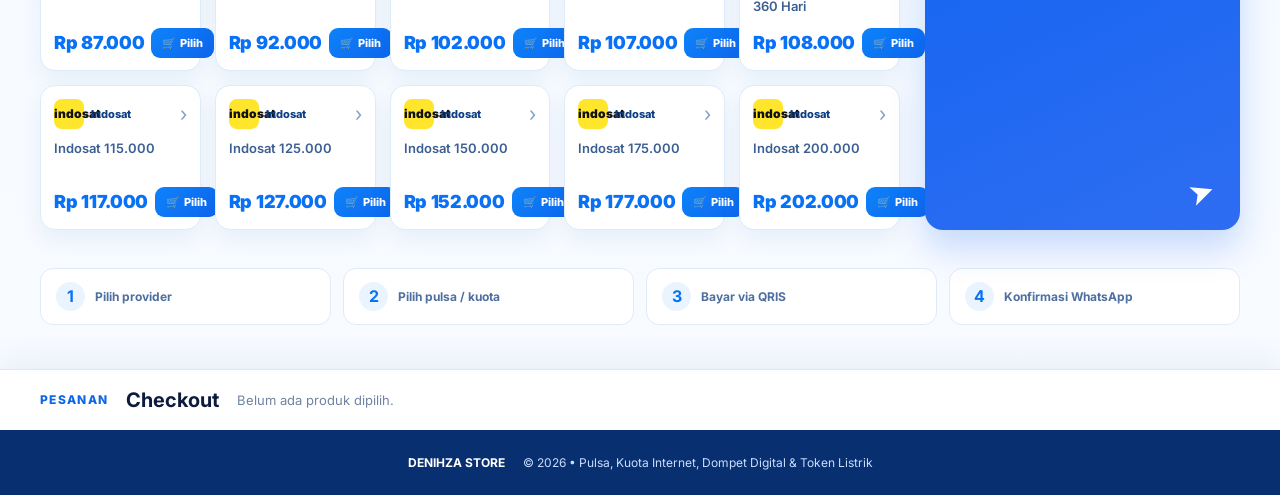
==== commit ad24b4ba: "Add files via upload" ====
--- a/index.html
+++ b/index.html
@@ -3,70 +3,108 @@
 <head>
   <meta charset="UTF-8">
   <meta name="viewport" content="width=device-width, initial-scale=1.0">
-  <title>DENIHZA STORE - Pulsa, Kuota, E-Wallet & Token</title>
-  <meta name="description" content="DENIHZA STORE - pulsa, kuota internet, dompet digital dan token listrik.">
+  <title>DENIHZA STORE — Solusi Lengkap Kebutuhan Digital</title>
+  <meta name="description" content="DENIHZA STORE — Pulsa, kuota internet, dompet digital dan token listrik.">
+  <link rel="preconnect" href="https://fonts.googleapis.com">
+  <link rel="preconnect" href="https://fonts.gstatic.com" crossorigin>
+  <link href="https://fonts.googleapis.com/css2?family=Inter:wght@400;500;600;700;800&display=swap" rel="stylesheet">
   <link rel="stylesheet" href="style.css">
 </head>
 <body>
-  <header class="topbar">
-    <div class="brand">
-      <div class="logo"><span>⚡</span><b>D</b></div>
-      <div><strong>DENIHZA STORE</strong><span>Pulsa • Kuota • E-Wallet • Token</span></div>
+<header class="topbar">
+  <div class="topbar-inner">
+    <a class="brand" href="index.html" aria-label="DENIHZA STORE">
+      <div class="logo-badge"><span>ϟ</span><b>D</b></div>
+      <div class="brand-copy"><strong>DENIHZA STORE</strong><span>Pulsa • Kuota • E-Wallet • Token</span></div>
+    </a>
+    <nav class="nav-links" aria-label="Navigasi utama">
+      <a href="#beranda">⌂ <span>Beranda</span></a>
+      <a href="#produk" class="active">▣ <span>Pulsa</span></a>
+      <a href="#produk">◎ <span>Kuota Internet</span></a>
+      <a href="#produk">▤ <span>Dompet Digital</span></a>
+      <a href="#produk">ϟ <span>Token Listrik</span></a>
+    </nav>
+    <a class="wa-top" id="waTop" href="#" target="_blank" rel="noopener">◉ WhatsApp <span>›</span></a>
+  </div>
+</header>
+
+<main>
+  <section class="hero" id="beranda">
+    <div class="hero-glow glow-one"></div><div class="hero-glow glow-two"></div>
+    <div class="hero-inner">
+      <div class="hero-copy">
+        <div class="hero-pills"><span>⌂ &nbsp;DENIHZA STORE</span><span>Top Up Aman • Proses Cepat • Harga Terbaik</span></div>
+        <h1>Solusi Lengkap<br><span>Kebutuhan Digital Anda</span></h1>
+        <p>Pulsa, kuota internet, top up dompet digital, dan token listrik semua bisa di sini. Proses cepat, harga bersaing, 24 jam siap melayani!</p>
+        <div class="hero-features">
+          <div><i>ϟ</i><span><b>Proses Cepat</b><small>Hitungan detik</small></span></div>
+          <div><i>✓</i><span><b>Aman & Terpercaya</b><small>Transaksi 100% aman</small></span></div>
+          <div><i>◇</i><span><b>Harga Terbaik</b><small>Selalu terjangkau</small></span></div>
+          <div><i>◷</i><span><b>Layanan 24 Jam</b><small>Kapan saja, di mana saja</small></span></div>
+        </div>
+      </div>
+      <div class="hero-visual" aria-hidden="true">
+        <div class="orbit orbit-a"></div><div class="orbit orbit-b"></div>
+        <div class="phone">
+          <div class="phone-notch"></div>
+          <div class="phone-logo"><span>ϟ</span><b>D</b></div>
+          <strong>DENIHZA<br>STORE</strong><small>Pulsa • Kuota • E-Wallet • Token</small>
+        </div>
+        <div class="float-card f-telkomsel"><b>T</b><span>Telkomsel</span></div>
+        <div class="float-card f-xl"><b>XL</b></div><div class="float-card f-indosat"><b>indosat</b></div>
+        <div class="float-card f-axis"><b>AXIS</b></div><div class="float-card f-tri"><b>3</b></div>
+        <div class="float-card f-dana"><b>◉ DANA</b></div><div class="float-card f-ovo"><b>OVO</b></div>
+        <div class="float-card f-gopay"><b>▰ gopay</b></div><div class="float-card f-shopee"><b>⌂ ShopeePay</b></div>
+        <div class="float-card f-pln"><b>ϟ</b><span>Token Listrik</span></div>
+      </div>
     </div>
-    <a class="wa-top" id="waTop" href="#" target="_blank">WhatsApp</a>
-  </header>
+  </section>
 
-  <main>
-    <section class="hero">
-      <div>
-        <p class="eyebrow">DENIHZA STORE</p>
-        <h1>Top up mudah, pilih <span class="accent">provider</span> lalu pilih produknya.</h1>
-        <p class="hero-text">Pilih <b>Pulsa</b> atau <b>Kuota Internet</b>, pilih provider, lalu pilih nominal atau paket yang kamu butuhkan.</p>
-        <a href="#produk" class="primary-btn">Belanja Sekarang</a>
+  <section class="service-tabs" id="produk">
+    <button class="service-card cat active" data-category="pulsa"><span class="service-icon phone-icon">▯</span><span><b>Pulsa</b><small>Isi pulsa semua operator</small></span><em>›</em></button>
+    <button class="service-card cat" data-category="kuota"><span class="service-icon globe-icon">◎</span><span><b>Kuota Internet</b><small>Paket data & internet</small></span><em>›</em></button>
+    <button class="service-card cat" data-category="ewallet"><span class="service-icon wallet-icon">▣</span><span><b>Dompet Digital</b><small>Top up e-wallet</small></span><em>›</em></button>
+    <button class="service-card cat" data-category="token"><span class="service-icon bolt-icon">ϟ</span><span><b>Token Listrik</b><small>PLN prabayar</small></span><em>›</em></button>
+  </section>
+
+  <section id="mobileShop" class="provider-section">
+    <div class="section-label">PILIH PROVIDER</div>
+    <div class="provider-heading"><div><h2 id="serviceTitle">Pilih Provider Pulsa</h2><p>Pilih provider yang kamu gunakan untuk melihat pilihan nominal pulsa.</p></div><div class="flow-note">Pilih provider → pilih nominal / paket</div></div>
+    <div id="providerButtons" class="provider-buttons"></div>
+  </section>
+
+  <section class="shop-layout">
+    <div class="products-wrap">
+      <div class="section-head">
+        <div class="product-heading"><div class="brand-title"><span class="mini-brand">ϟ</span><div><h2 id="categoryTitle">Pulsa Telkomsel</h2><p id="productHint">Pilih nominal pulsa Telkomsel sesuai kebutuhan Anda.</p></div></div></div>
+        <div class="search-wrap"><span>⌕</span><input id="search" class="search" type="search" placeholder="Cari nominal atau paket..."></div>
       </div>
-      <div class="hero-card"><div class="hero-logo">⚡</div><b>DENIHZA STORE</b><span>Pulsa • Kuota • E-Wallet • Token</span><div class="hero-badges"><span>✓ Praktis</span><span>✓ Cepat</span><span>✓ QRIS</span></div></div>
-    </section>
+      <div id="products" class="products"></div>
+    </div>
+    <aside class="benefit-card">
+      <div class="benefit-shield">✓</div>
+      <h2>Kenapa Pilih<br>DENIHZA STORE?</h2>
+      <ul><li>Proses cepat dan otomatis</li><li>Harga paling murah</li><li>Layanan 24 jam</li><li>Transaksi aman & terpercaya</li></ul>
+      <div class="benefit-note">Top Up Sekarang<br><b>Jangan Nanti!</b></div><div class="paper-plane">➤</div>
+    </aside>
+  </section>
 
-    <section class="categories" id="produk">
-      <button class="cat active" data-category="pulsa">📱 Pulsa</button>
-      <button class="cat" data-category="kuota">🌐 Kuota Internet</button>
-      <button class="cat" data-category="ewallet">💳 Dompet Digital</button>
-      <button class="cat" data-category="token">⚡ Token Listrik</button>
-    </section>
+  <section class="steps"><div><b>1</b><span>Pilih provider</span></div><div><b>2</b><span>Pilih pulsa / kuota</span></div><div><b>3</b><span>Bayar via QRIS</span></div><div><b>4</b><span>Konfirmasi WhatsApp</span></div></section>
 
-    <section id="mobileShop" class="provider-section">
-      <div class="provider-title">
-        <div><p class="eyebrow">LANGKAH 1</p><h2 id="serviceTitle">Pilih Provider</h2></div>
-        <div class="mini-note">Pilih <b>provider</b> → pilih <b>nominal / paket</b> → checkout</div>
-      </div>
-      <div id="providerButtons" class="provider-buttons"></div>
-    </section>
-
-    <section class="shop-grid">
-      <div class="products-wrap">
-        <div class="section-head">
-          <div><p class="eyebrow">LANGKAH 2</p><h2 id="categoryTitle">Pilih Produk</h2><p id="productHint" class="product-hint">Pilih provider terlebih dahulu.</p></div>
-          <input id="search" class="search" type="search" placeholder="Cari nominal atau paket...">
-        </div>
-        <div id="products" class="products"></div>
-      </div>
-
-      <aside class="order-card">
-        <p class="eyebrow">LANGKAH 3</p><h2>Checkout</h2>
-        <div id="emptyOrder" class="empty">Belum ada produk dipilih.</div>
-        <div id="orderForm" class="hidden">
-          <div class="selected-product"><span id="selectedName"></span><b id="selectedPrice"></b></div>
-          <label>Nomor tujuan</label><input id="targetNumber" type="tel" placeholder="Contoh: 081234567890">
-          <label>Nama pembeli (opsional)</label><input id="buyerName" type="text" placeholder="Nama kamu">
-          <button id="checkoutBtn" class="primary-btn full">Lanjut Pembayaran</button>
-          <button id="cancelBtn" class="text-btn">Batalkan</button>
-        </div>
-      </aside>
-    </section>
-
-    <section class="steps"><div><b>1</b><span>Pilih provider</span></div><div><b>2</b><span>Pilih pulsa/kuota</span></div><div><b>3</b><span>Bayar via QRIS</span></div><div><b>4</b><span>Konfirmasi WhatsApp</span></div></section>
-  </main>
-  <footer><strong>DENIHZA STORE</strong><span>© 2026 • Pulsa, Kuota Internet, Dompet Digital & Token Listrik</span></footer>
-  <script src="app.js"></script>
+  <section class="checkout-dock" id="checkoutDock">
+    <div class="checkout-inner">
+      <div class="checkout-copy"><span class="section-label">PESANAN</span><h3>Checkout</h3><div id="emptyOrder">Belum ada produk dipilih.</div><div id="orderForm" class="hidden"><div class="selected-product"><span id="selectedName"></span><b id="selectedPrice"></b></div><div class="checkout-fields"><input id="targetNumber" type="tel" placeholder="Nomor tujuan (08xxxxxxxxxx)"><input id="buyerName" type="text" placeholder="Nama pembeli (opsional)"><button id="checkoutBtn" class="primary-btn">Lanjut Pembayaran</button><button id="cancelBtn" class="text-btn">Batalkan</button></div></div></div>
+    </div>
+  </section>
+</main>
+<footer><strong>DENIHZA STORE</strong><span>© 2026 • Pulsa, Kuota Internet, Dompet Digital & Token Listrik</span></footer>
+<script src="app.js"></script>
+<script>
+  // Sinkronkan kelas desain baru dengan event kategori yang sudah ada di app.js.
+  document.querySelectorAll('.service-card').forEach(btn=>btn.addEventListener('click',()=>{
+    document.querySelectorAll('.service-card').forEach(x=>x.classList.remove('active')); btn.classList.add('active');
+    window.scrollTo({top:document.getElementById('produk').offsetTop-20,behavior:'smooth'});
+  }));
+</script>
 </body>
-</html>+</html>
--- a/style.css
+++ b/style.css
@@ -1 +1,11 @@
-*{box-sizing:border-box}html{scroll-behavior:smooth}body{margin:0;font-family:Inter,ui-sans-serif,system-ui,-apple-system,BlinkMacSystemFont,"Segoe UI",sans-serif;background:linear-gradient(180deg,#f6f9ff 0,#f8fbff 60%,#eef5ff 100%);color:#17223b}a{text-decoration:none;color:inherit}.topbar{height:76px;background:rgba(255,255,255,.94);backdrop-filter:blur(12px);border-bottom:1px solid #e7edf7;display:flex;align-items:center;justify-content:space-between;padding:0 max(18px,calc((100% - 1160px)/2));position:sticky;top:0;z-index:20}.brand{display:flex;align-items:center;gap:12px}.brand strong{display:block;font-size:18px;letter-spacing:.3px;color:#0d3b85}.brand span{display:block;font-size:11px;color:#7a879c;margin-top:2px}.logo{width:46px;height:46px;border-radius:15px;background:linear-gradient(145deg,#0e67ff,#36a4ff);color:#fff;position:relative;display:grid;place-items:center;box-shadow:0 9px 24px #1769ff30;overflow:hidden}.logo:before{content:"";position:absolute;width:32px;height:32px;border:2px solid #fff5;border-radius:50%;top:-8px;right:-8px}.logo span{position:absolute;font-size:18px;top:2px;left:5px;transform:rotate(-8deg)}.logo b{font-size:22px;margin-top:5px}.wa-top{background:linear-gradient(135deg,#10a653,#20bf68);color:#fff;padding:12px 18px;border-radius:12px;font-weight:850;font-size:13px;box-shadow:0 8px 18px #10a6532b}.hero{max-width:1160px;margin:0 auto;padding:58px 18px 34px;display:grid;grid-template-columns:1.55fr .65fr;gap:35px;align-items:center}.eyebrow{font-size:11px;letter-spacing:1.5px;color:#1769ff;font-weight:900;margin:0 0 9px}h1{font-size:clamp(34px,4.7vw,56px);line-height:1.04;letter-spacing:-1.5px;margin:0 0 16px;max-width:760px}.accent{color:#1769ff}.hero-text{color:#65728a;max-width:690px;line-height:1.7;font-size:15px}.primary-btn{display:inline-flex;justify-content:center;align-items:center;background:linear-gradient(135deg,#1268ff,#3196ff);color:#fff;border:0;border-radius:12px;padding:14px 20px;font-weight:850;cursor:pointer;box-shadow:0 11px 24px #1769ff2b}.hero-card{background:linear-gradient(145deg,#0f67ff,#617aff);color:#fff;border-radius:30px;padding:36px 24px;text-align:center;box-shadow:0 24px 55px #1769ff28;position:relative;overflow:hidden}.hero-card:after{content:"";position:absolute;width:170px;height:170px;border-radius:50%;border:30px solid #ffffff15;right:-60px;top:-60px}.hero-logo{font-size:52px;line-height:1;margin-bottom:10px;position:relative;z-index:1}.hero-card b,.hero-card span{position:relative;z-index:1}.hero-card b{display:block;font-size:21px}.hero-card>span{display:block;color:#e8efff;font-size:12px;margin-top:5px}.hero-badges{display:flex;gap:6px;justify-content:center;flex-wrap:wrap;margin-top:17px;position:relative;z-index:1}.hero-badges span{font-size:10px;background:#ffffff18;border:1px solid #ffffff28;padding:6px 8px;border-radius:999px}.categories{max-width:1160px;margin:0 auto 24px;padding:0 18px;display:grid;grid-template-columns:repeat(4,1fr);gap:11px}.cat{background:#fff;border:1px solid #dfe7f3;border-radius:15px;padding:15px 10px;font-weight:850;color:#59667c;cursor:pointer;transition:.2s;box-shadow:0 5px 18px #1d3b6808}.cat:hover{transform:translateY(-2px);border-color:#b9d2ff}.cat.active{background:linear-gradient(135deg,#1769ff,#278cff);color:#fff;border-color:#1769ff;box-shadow:0 11px 22px #1769ff28}.provider-section{max-width:1160px;margin:0 auto 22px;padding:0 18px}.provider-title{display:flex;align-items:end;justify-content:space-between;gap:15px;margin-bottom:12px}.mini-note{font-size:12px;color:#7b8799}.provider-buttons{display:flex;flex-wrap:wrap;gap:9px;background:rgba(255,255,255,.9);border:1px solid #dfe7f3;border-radius:18px;padding:13px;box-shadow:0 8px 25px #1b3a6808}.provider-btn{border:1px solid #dfe6f0;background:#f8faff;color:#203c69;border-radius:12px;padding:10px 14px;font-weight:850;cursor:pointer;display:flex;align-items:center;gap:8px;transition:.18s}.provider-btn:hover{transform:translateY(-1px);border-color:#b5ceff}.provider-btn.active{background:#1769ff;color:#fff;border-color:#1769ff;box-shadow:0 7px 16px #1769ff24}.provider-icon{min-width:25px;height:25px;border-radius:8px;background:#e9f1ff;color:#1769ff;display:inline-grid;place-items:center;font-size:10px;font-weight:950}.provider-btn.active .provider-icon{background:#fff;color:#1769ff}.shop-grid{max-width:1160px;margin:0 auto;padding:0 18px 45px;display:grid;grid-template-columns:1fr 330px;gap:24px}.section-head{display:flex;align-items:end;justify-content:space-between;margin-bottom:15px;gap:15px}.product-hint{margin:5px 0 0;color:#7a879a;font-size:12px}.search{border:1px solid #dfe5ef;background:#fff;border-radius:12px;padding:12px 14px;outline:none;width:235px;box-shadow:0 5px 15px #1b294008}.search:focus,input:focus{border-color:#8db6ff;box-shadow:0 0 0 4px #1769ff12}.products{display:grid;grid-template-columns:repeat(3,1fr);gap:13px}.product{background:#fff;border:1px solid #e0e7f1;border-radius:17px;padding:16px;cursor:pointer;transition:.18s;box-shadow:0 6px 20px #1b29400b;min-height:145px;display:flex;flex-direction:column;justify-content:space-between}.product:hover{transform:translateY(-3px);box-shadow:0 13px 28px #1b294016;border-color:#b9d0ff}.product-top{display:flex;justify-content:space-between;align-items:center}.provider-pill{display:inline-flex;background:#edf4ff;color:#1769ff;border-radius:999px;padding:5px 8px;font-size:10px;font-weight:900}.arrow{color:#a3adbd;font-size:23px;line-height:1}.product strong{display:block;font-size:15px;margin:11px 0;line-height:1.4}.product-bottom{display:flex;justify-content:space-between;align-items:center;gap:10px}.product .price{color:#1268ff;font-weight:950;font-size:18px}.buy-mini{background:#1769ff;color:#fff;border-radius:9px;padding:7px 10px;font-size:11px;font-weight:850}.order-card{background:#fff;border:1px solid #e0e7f1;border-radius:20px;padding:22px;height:max-content;position:sticky;top:94px;box-shadow:0 12px 30px #1b294010}.empty{color:#8994a5;font-size:13px;line-height:1.6;padding:25px 0}.hidden{display:none}.selected-product{background:#f1f6ff;border:1px solid #dbe8ff;padding:13px;border-radius:12px;margin:14px 0;display:flex;justify-content:space-between;gap:10px;font-size:13px}.selected-product b{color:#1769ff;white-space:nowrap}label{display:block;font-size:12px;font-weight:750;margin:13px 0 6px}input{width:100%;border:1px solid #dce2eb;border-radius:11px;padding:12px;outline:none;font:inherit}.full{width:100%;margin-top:18px}.text-btn{border:0;background:none;color:#7b8495;cursor:pointer;width:100%;padding:11px}.steps{max-width:1160px;margin:0 auto 50px;padding:0 18px;display:grid;grid-template-columns:repeat(4,1fr);gap:12px}.steps div{background:#fff;border:1px solid #e1e7f0;border-radius:15px;padding:17px;display:flex;align-items:center;gap:10px;font-size:13px;box-shadow:0 6px 18px #1b294008}.steps b{width:29px;height:29px;border-radius:50%;background:#eaf1ff;color:#1769ff;display:grid;place-items:center;flex:none}footer{background:#121e34;color:#dce3ef;padding:30px 20px;text-align:center;font-size:12px}footer strong{display:block;margin-bottom:6px;color:#fff}footer span{color:#8994a6}@media(max-width:800px){.hero{grid-template-columns:1fr;padding-top:38px}.hero-card{display:none}.categories{grid-template-columns:repeat(2,1fr)}.provider-title{align-items:start;flex-direction:column}.shop-grid{grid-template-columns:1fr}.order-card{position:static}.products{grid-template-columns:repeat(2,1fr)}}@media(max-width:480px){.topbar{padding:0 14px}.wa-top{padding:9px 11px}.hero,.categories,.provider-section,.shop-grid,.steps{padding-left:14px;padding-right:14px}.hero{padding-top:30px}.products{grid-template-columns:1fr}.section-head{align-items:stretch;flex-direction:column}.search{width:100%}.provider-buttons{display:grid;grid-template-columns:repeat(2,1fr)}.provider-btn{justify-content:center;padding:10px 7px}.brand strong{font-size:16px}}
+:root{--blue:#1167f5;--blue2:#1689ff;--navy:#073a88;--ink:#0d1b3d;--muted:#63749a;--bg:#f4f9ff;--white:#fff;--line:#dbe7f6;--green:#08aa5b;--shadow:0 18px 45px rgba(24,91,180,.12)}
+*{box-sizing:border-box}html{scroll-behavior:smooth}body{margin:0;font-family:Inter,system-ui,-apple-system,BlinkMacSystemFont,"Segoe UI",sans-serif;color:var(--ink);background:linear-gradient(180deg,#fff 0,#f4f9ff 38%,#f8fbff 100%)}button,input{font:inherit}button{cursor:pointer}a{text-decoration:none;color:inherit}.hidden{display:none!important}
+.topbar{height:82px;background:#fff;border-bottom:1px solid #e5edf7;position:sticky;top:0;z-index:30}.topbar-inner{height:100%;max-width:1390px;margin:auto;padding:0 38px;display:flex;align-items:center;gap:30px}.brand{display:flex;align-items:center;gap:13px;min-width:300px}.logo-badge{width:58px;height:58px;border-radius:18px;background:linear-gradient(145deg,#0b64ef,#168fff);color:#fff;display:grid;place-items:center;position:relative;box-shadow:0 10px 25px rgba(17,103,245,.22);overflow:hidden}.logo-badge b{font-size:32px;line-height:1}.logo-badge span{position:absolute;font-size:30px;top:4px;left:12px;opacity:.9;transform:rotate(-15deg)}.brand-copy strong{display:block;font-size:24px;letter-spacing:-.5px;color:#08377f}.brand-copy span{display:block;font-size:14px;color:#244a83;margin-top:2px}.nav-links{display:flex;align-items:center;gap:8px;flex:1;justify-content:center}.nav-links a{padding:13px 15px;border-radius:12px;color:#093b86;font-size:14px;font-weight:600;white-space:nowrap}.nav-links a.active{background:#1578f8;color:#fff;box-shadow:0 7px 20px rgba(21,120,248,.22)}.nav-links a:hover{background:#eef6ff}.nav-links a.active:hover{background:#1578f8}.wa-top{background:#0aae5b;color:#fff;border-radius:14px;padding:13px 19px;font-weight:800;white-space:nowrap;box-shadow:0 9px 20px rgba(0,174,91,.18)}.wa-top span{font-size:21px;margin-left:7px}
+.hero{position:relative;overflow:hidden;background:linear-gradient(115deg,#f7fcff 0%,#eaf6ff 45%,#cfeaff 68%,#1683f5 100%);min-height:370px}.hero:after{content:"";position:absolute;right:-9%;top:-60%;width:70%;height:220%;background:linear-gradient(135deg,transparent 30%,rgba(255,255,255,.35) 31%,transparent 45%,rgba(255,255,255,.2) 55%,transparent 70%);transform:rotate(9deg)}.hero-inner{max-width:1390px;margin:auto;padding:38px 40px 32px;display:grid;grid-template-columns:1.1fr .9fr;align-items:center;position:relative;z-index:2}.hero-copy{padding:5px 0 8px}.hero-pills{display:flex;gap:9px;flex-wrap:wrap;margin-bottom:13px}.hero-pills span{background:#fff;border:1px solid #d4e7fb;color:#1163d7;border-radius:20px;padding:7px 14px;font-size:13px;font-weight:700;box-shadow:0 6px 18px rgba(35,104,183,.08)}.hero-pills span:first-child{background:#1184f5;color:#fff;border-color:#1184f5}.hero h1{font-size:52px;line-height:1.04;letter-spacing:-2.4px;margin:10px 0 15px;color:#073b87}.hero h1 span{color:#166ff1}.hero-copy>p{font-size:18px;line-height:1.55;color:#214e93;max-width:730px;margin:0 0 22px}.hero-features{display:flex;gap:14px;flex-wrap:wrap}.hero-features>div{display:flex;gap:9px;align-items:center;padding-right:17px;border-right:1px solid rgba(30,99,173,.25)}.hero-features>div:last-child{border-right:0}.hero-features i{width:39px;height:39px;border-radius:50%;display:grid;place-items:center;background:linear-gradient(145deg,#1687ff,#0962e8);color:#fff;font-style:normal;font-weight:800;font-size:19px;box-shadow:0 7px 15px rgba(20,104,236,.2)}.hero-features b,.hero-features small{display:block}.hero-features b{font-size:12px;color:#073a88}.hero-features small{font-size:10px;color:#5f79a0;margin-top:3px}.hero-visual{height:340px;position:relative;display:flex;justify-content:center;align-items:center}.phone{width:205px;height:330px;border-radius:30px;background:linear-gradient(165deg,#1b9cff,#0a57de 72%,#0640b0);border:6px solid #dcecff;box-shadow:0 30px 60px rgba(10,64,160,.35),inset 0 0 40px rgba(255,255,255,.15);transform:rotate(8deg);display:flex;flex-direction:column;align-items:center;justify-content:center;color:#fff;position:relative;z-index:5}.phone:after{content:"";position:absolute;inset:8px;border:1px solid rgba(255,255,255,.15);border-radius:24px}.phone-notch{position:absolute;top:8px;width:75px;height:18px;background:#0b244d;border-radius:0 0 12px 12px}.phone-logo{width:62px;height:62px;border-radius:18px;background:#fff;color:#1376f7;display:grid;place-items:center;position:relative;overflow:hidden;margin-bottom:12px}.phone-logo b{font-size:31px}.phone-logo span{position:absolute;top:1px;left:12px;font-size:25px}.phone strong{font-size:21px;text-align:center;line-height:1.05;letter-spacing:-.6px}.phone small{font-size:8px;margin-top:7px;opacity:.9}.float-card{position:absolute;background:#fff;border-radius:13px;min-width:92px;padding:9px 12px;box-shadow:0 12px 25px rgba(21,74,150,.17);display:flex;align-items:center;gap:6px;z-index:7;font-size:12px}.f-telkomsel{left:8%;top:7%;background:#e92143;color:#fff}.f-telkomsel b{width:26px;height:26px;background:#fff;color:#e92143;border-radius:8px;display:grid;place-items:center}.f-xl{left:2%;top:34%;font-size:19px;color:#1478ee}.f-indosat{left:3%;bottom:22%;background:#ffe62c;color:#111;font-weight:800}.f-axis{left:21%;bottom:7%;background:#f1e7ff;color:#7226ad}.f-tri{left:34%;top:20%;background:#ffedf2;color:#e90045;font-size:24px}.f-dana{right:16%;top:6%;background:#0c8fff;color:#fff}.f-ovo{right:6%;top:27%;background:#6336cb;color:#fff;font-size:18px}.f-gopay{right:4%;top:48%;background:#13c9ce;color:#fff}.f-shopee{right:9%;bottom:12%;background:#ff5a20;color:#fff}.f-pln{right:-1%;bottom:30%;background:#fff;color:#0b63dc;flex-direction:column;font-size:11px}.f-pln b{font-size:27px}.orbit{position:absolute;border-radius:50%;border:1px solid rgba(255,255,255,.45);transform:rotate(-25deg)}.orbit-a{width:520px;height:260px;right:-4%;border-top-color:transparent;border-bottom-color:rgba(255,255,255,.65)}.orbit-b{width:650px;height:320px;right:-13%;border-color:rgba(255,255,255,.25);transform:rotate(18deg)}
+.service-tabs{max-width:1390px;margin:-1px auto 0;padding:20px 40px 15px;display:grid;grid-template-columns:repeat(4,1fr);gap:15px;position:relative;z-index:8}.service-card{border:1px solid #dce9f7;background:#fff;border-radius:17px;padding:17px 19px;display:flex;align-items:center;gap:13px;text-align:left;box-shadow:0 10px 24px rgba(28,91,163,.08);transition:.2s}.service-card:hover{transform:translateY(-2px);box-shadow:0 15px 30px rgba(28,91,163,.12)}.service-card.active{background:linear-gradient(135deg,#1688ff,#0e65ef);border-color:#1688ff;color:#fff}.service-card.active small{color:#dbeaff}.service-card em{margin-left:auto;font-style:normal;font-size:28px;opacity:.75}.service-icon{width:52px;height:52px;border-radius:50%;display:grid;place-items:center;background:#edf6ff;color:#0972f4;font-size:27px}.service-card.active .service-icon{background:rgba(255,255,255,.18);color:#fff}.service-card b,.service-card small{display:block}.service-card b{font-size:17px}.service-card small{font-size:12px;color:#56739e;margin-top:4px}
+.provider-section{max-width:1390px;margin:4px auto;padding:13px 40px 8px}.section-label{font-size:12px;letter-spacing:1.3px;font-weight:800;color:#0d67e8}.provider-heading{display:flex;justify-content:space-between;align-items:end;gap:20px}.provider-heading h2{font-size:28px;margin:6px 0 2px;color:#073b87;letter-spacing:-.7px}.provider-heading p{margin:0;color:#52719f;font-size:14px}.flow-note{color:#6a7fa2;font-size:12px}.provider-buttons{display:grid;grid-template-columns:repeat(6,minmax(0,1fr));gap:12px;margin-top:15px}.provider-btn{min-height:72px;border:1px solid #dbe8f7;border-radius:15px;background:#fff;display:flex;align-items:center;justify-content:flex-start;gap:11px;padding:10px 14px;color:#103f84;font-weight:800;box-shadow:0 8px 20px rgba(20,82,152,.06);transition:.2s}.provider-btn:hover{transform:translateY(-2px)}.provider-btn.active{background:linear-gradient(135deg,#1284fa,#0c63ed);color:#fff;border-color:#1284fa;box-shadow:0 12px 25px rgba(16,108,239,.2)}.brand-mark{width:40px;height:40px;display:grid;place-items:center;border-radius:11px;font-weight:900;flex:0 0 auto}.telkomsel-mark{background:#e92143;color:#fff;clip-path:polygon(50% 0,94% 25%,82% 82%,50% 100%,18% 82%,6% 25%);border-radius:0}.indosat-mark{background:#ffe52b;color:#111;font-size:8px;line-height:1}.axis-mark{background:#6f2ab2;color:#fff;border-radius:20px;font-size:10px}.xl-mark{color:#1478ee;background:#edf6ff;font-size:21px}.tri-mark{background:#fff0f4;color:#ed0848;font-size:25px}.smartfren-mark{background:#fff1f1;color:#e62d3d;font-size:25px}.dana-mark{background:#0d90ff;color:#fff}.ovo-mark{background:#6336cb;color:#fff;font-size:12px}.gopay-mark{background:#0bc9ce;color:#fff}.shopeepay-mark{background:#ff5a20;color:#fff}.pln-mark{background:#fff4c7;color:#f0a500;font-size:23px}.generic-mark{background:#edf4ff;color:#1678f5}
+.shop-layout{max-width:1390px;margin:5px auto 0;padding:10px 40px 20px;display:grid;grid-template-columns:minmax(0,1fr) 315px;gap:25px}.section-head{display:flex;align-items:end;justify-content:space-between;gap:20px;margin:4px 0 16px}.brand-title{display:flex;gap:11px;align-items:center}.mini-brand{width:39px;height:39px;border-radius:50%;background:linear-gradient(145deg,#1687ff,#0860e9);color:#fff;display:grid;place-items:center;font-size:22px}.brand-title h2{font-size:22px;margin:0;color:#073b87}.brand-title p{font-size:12px;color:#5c76a0;margin:3px 0 0}.search-wrap{width:295px;height:43px;border:1px solid #d9e7f6;border-radius:22px;background:#fff;display:flex;align-items:center;padding:0 14px;gap:7px;box-shadow:0 7px 17px rgba(20,85,157,.05)}.search-wrap>span{font-size:21px;color:#6d8ab4}.search{border:0;outline:0;width:100%;font-size:13px;background:transparent}.products{display:grid;grid-template-columns:repeat(5,minmax(0,1fr));gap:14px}.product{background:#fff;border:1px solid #deebf8;border-radius:15px;padding:13px 13px 12px;box-shadow:0 10px 22px rgba(20,85,157,.07);min-height:145px;cursor:pointer;transition:.2s}.product:hover{transform:translateY(-3px);box-shadow:0 16px 28px rgba(20,85,157,.13);border-color:#b9d7f8}.product-top{display:flex;justify-content:space-between;align-items:center;margin-bottom:11px}.product-brand{display:flex;align-items:center;gap:7px;color:#0d3f86;font-size:11px;font-weight:800}.product-brand .brand-mark{width:30px;height:30px;border-radius:8px;font-size:12px}.product strong{font-size:13px;line-height:1.35;color:#3c5f91;display:block;min-height:37px;font-weight:600}.arrow{font-size:20px;color:#80a2cb}.product-bottom{display:flex;justify-content:space-between;align-items:center;margin-top:10px;gap:7px}.price{font-size:18px;font-weight:900;color:#0871f5;letter-spacing:-.3px}.buy-mini{background:linear-gradient(135deg,#0d83fa,#0d65ed);color:#fff;padding:8px 11px;border-radius:9px;font-size:11px;font-weight:800;white-space:nowrap}.benefit-card{border-radius:18px;background:linear-gradient(155deg,#1d74ff,#1465f1 58%,#2e6df2);color:#fff;padding:23px 24px;min-height:320px;box-shadow:0 18px 35px rgba(20,100,239,.22);position:relative;overflow:hidden}.benefit-card:after{content:"";position:absolute;width:180px;height:180px;border-radius:50%;border:1px solid rgba(255,255,255,.15);right:-80px;top:-50px}.benefit-shield{position:absolute;right:20px;top:18px;width:42px;height:48px;border-radius:12px 12px 18px 18px;background:rgba(255,255,255,.18);display:grid;place-items:center;font-size:22px}.benefit-card h2{font-size:22px;line-height:1.15;margin:0 50px 17px 0}.benefit-card ul{list-style:none;padding:0;margin:0}.benefit-card li{font-size:13px;margin:13px 0;display:flex;gap:9px;align-items:center}.benefit-card li:before{content:"✓";width:21px;height:21px;border-radius:6px;background:#fff;color:#10ae62;display:grid;place-items:center;font-weight:900}.benefit-note{margin-top:25px;text-align:center;font-family:cursive;font-size:17px;transform:rotate(-3deg)}.paper-plane{position:absolute;right:26px;bottom:20px;font-size:31px;transform:rotate(-20deg)}
+.steps{max-width:1390px;margin:4px auto 30px;padding:14px 40px;display:grid;grid-template-columns:repeat(4,1fr);gap:12px}.steps>div{background:#fff;border:1px solid #e0ebf7;border-radius:13px;padding:13px 15px;display:flex;align-items:center;gap:10px}.steps b{width:29px;height:29px;border-radius:50%;display:grid;place-items:center;background:#eaf4ff;color:#0871f5}.steps span{font-size:12px;color:#4e6f9f;font-weight:700}.checkout-dock{background:#fff;border-top:1px solid #dce8f5;box-shadow:0 -10px 30px rgba(25,82,146,.07)}.checkout-inner{max-width:1390px;margin:auto;padding:18px 40px}.checkout-copy{display:flex;align-items:center;gap:18px}.checkout-copy h3{margin:0;font-size:20px}.checkout-copy>#emptyOrder{font-size:13px;color:#7183a2}.order-card{display:none}.selected-product{display:flex;justify-content:space-between;gap:20px;background:#f3f8ff;border:1px solid #d9e9fb;border-radius:10px;padding:10px 13px;font-size:12px;min-width:310px}.selected-product b{color:#0871f5}.checkout-fields{display:flex;gap:8px;align-items:center;flex:1}.checkout-fields input{height:42px;border:1px solid #d7e5f5;border-radius:10px;padding:0 12px;outline:0;min-width:190px}.checkout-fields input:focus{border-color:#3b91ff;box-shadow:0 0 0 3px rgba(59,145,255,.1)}.primary-btn{border:0;background:linear-gradient(135deg,#147cf9,#0b63ed);color:#fff;border-radius:10px;padding:12px 18px;font-weight:800;box-shadow:0 8px 17px rgba(17,103,245,.2)}.text-btn{border:0;background:transparent;color:#7082a1;font-weight:700}.checkout-copy .hidden+.hidden{display:none}footer{background:#082f70;color:#c9ddff;padding:25px 40px;display:flex;justify-content:center;gap:18px;flex-wrap:wrap;font-size:12px}footer strong{color:#fff}
+@media(max-width:1100px){.nav-links{gap:0}.nav-links a{padding:11px 8px}.brand{min-width:240px}.hero h1{font-size:43px}.hero-visual{transform:scale(.9)}.products{grid-template-columns:repeat(3,1fr)}.provider-buttons{grid-template-columns:repeat(3,1fr)}.shop-layout{grid-template-columns:1fr}.benefit-card{display:none}.checkout-copy{flex-wrap:wrap}.checkout-fields{flex-wrap:wrap}}
+@media(max-width:780px){.topbar{height:auto}.topbar-inner{padding:12px 16px;flex-wrap:wrap;gap:12px}.brand{min-width:0;flex:1}.logo-badge{width:46px;height:46px;border-radius:14px}.brand-copy strong{font-size:18px}.brand-copy span{font-size:10px}.nav-links{order:3;width:100%;overflow:auto;justify-content:flex-start}.nav-links a{font-size:11px}.nav-links a span{display:none}.wa-top{padding:10px 13px;font-size:12px}.hero-inner{grid-template-columns:1fr;padding:28px 20px}.hero h1{font-size:38px;letter-spacing:-1.6px}.hero-copy>p{font-size:15px}.hero-features{display:grid;grid-template-columns:1fr 1fr}.hero-features>div{border-right:0;padding:0}.hero-visual{height:300px;transform:scale(.76);margin-top:-15px}.service-tabs{padding:15px 16px;grid-template-columns:1fr 1fr}.service-card{padding:13px}.service-card small{display:none}.provider-section{padding:10px 16px}.provider-heading{display:block}.flow-note{margin-top:7px}.provider-buttons{grid-template-columns:repeat(2,1fr)}.shop-layout{padding:8px 16px}.section-head{display:block}.search-wrap{width:100%;margin-top:12px}.products{grid-template-columns:repeat(2,1fr)}.product{min-height:150px}.steps{padding:10px 16px;grid-template-columns:1fr 1fr}.checkout-inner{padding:16px}.checkout-copy{display:block}.checkout-copy h3{margin:3px 0 8px}.selected-product{min-width:0}.checkout-fields{display:grid;grid-template-columns:1fr}.checkout-fields input,.checkout-fields button{width:100%}}
+@media(max-width:460px){.service-tabs{grid-template-columns:1fr}.products{grid-template-columns:1fr}.provider-buttons{grid-template-columns:1fr 1fr}.hero h1{font-size:32px}.hero-visual{height:250px}.float-card{transform:scale(.85)}.f-pln{display:none}}
